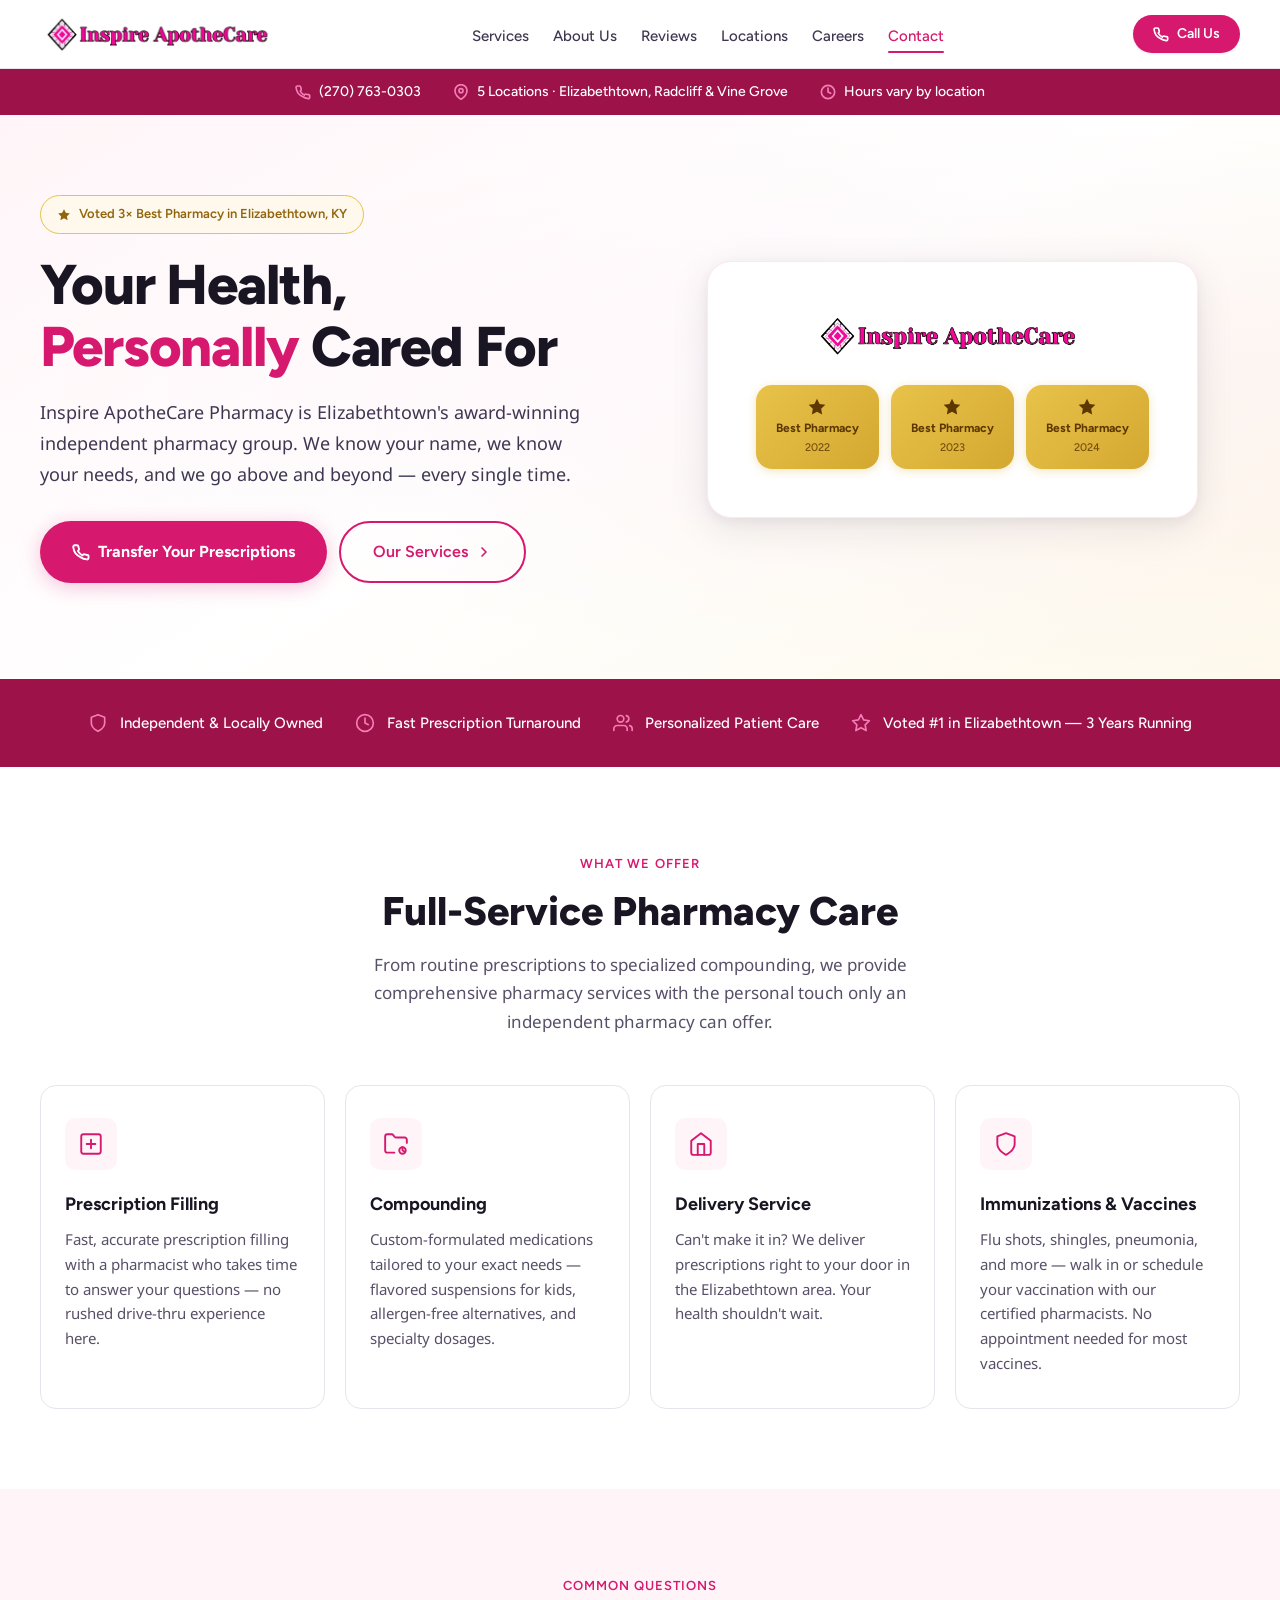
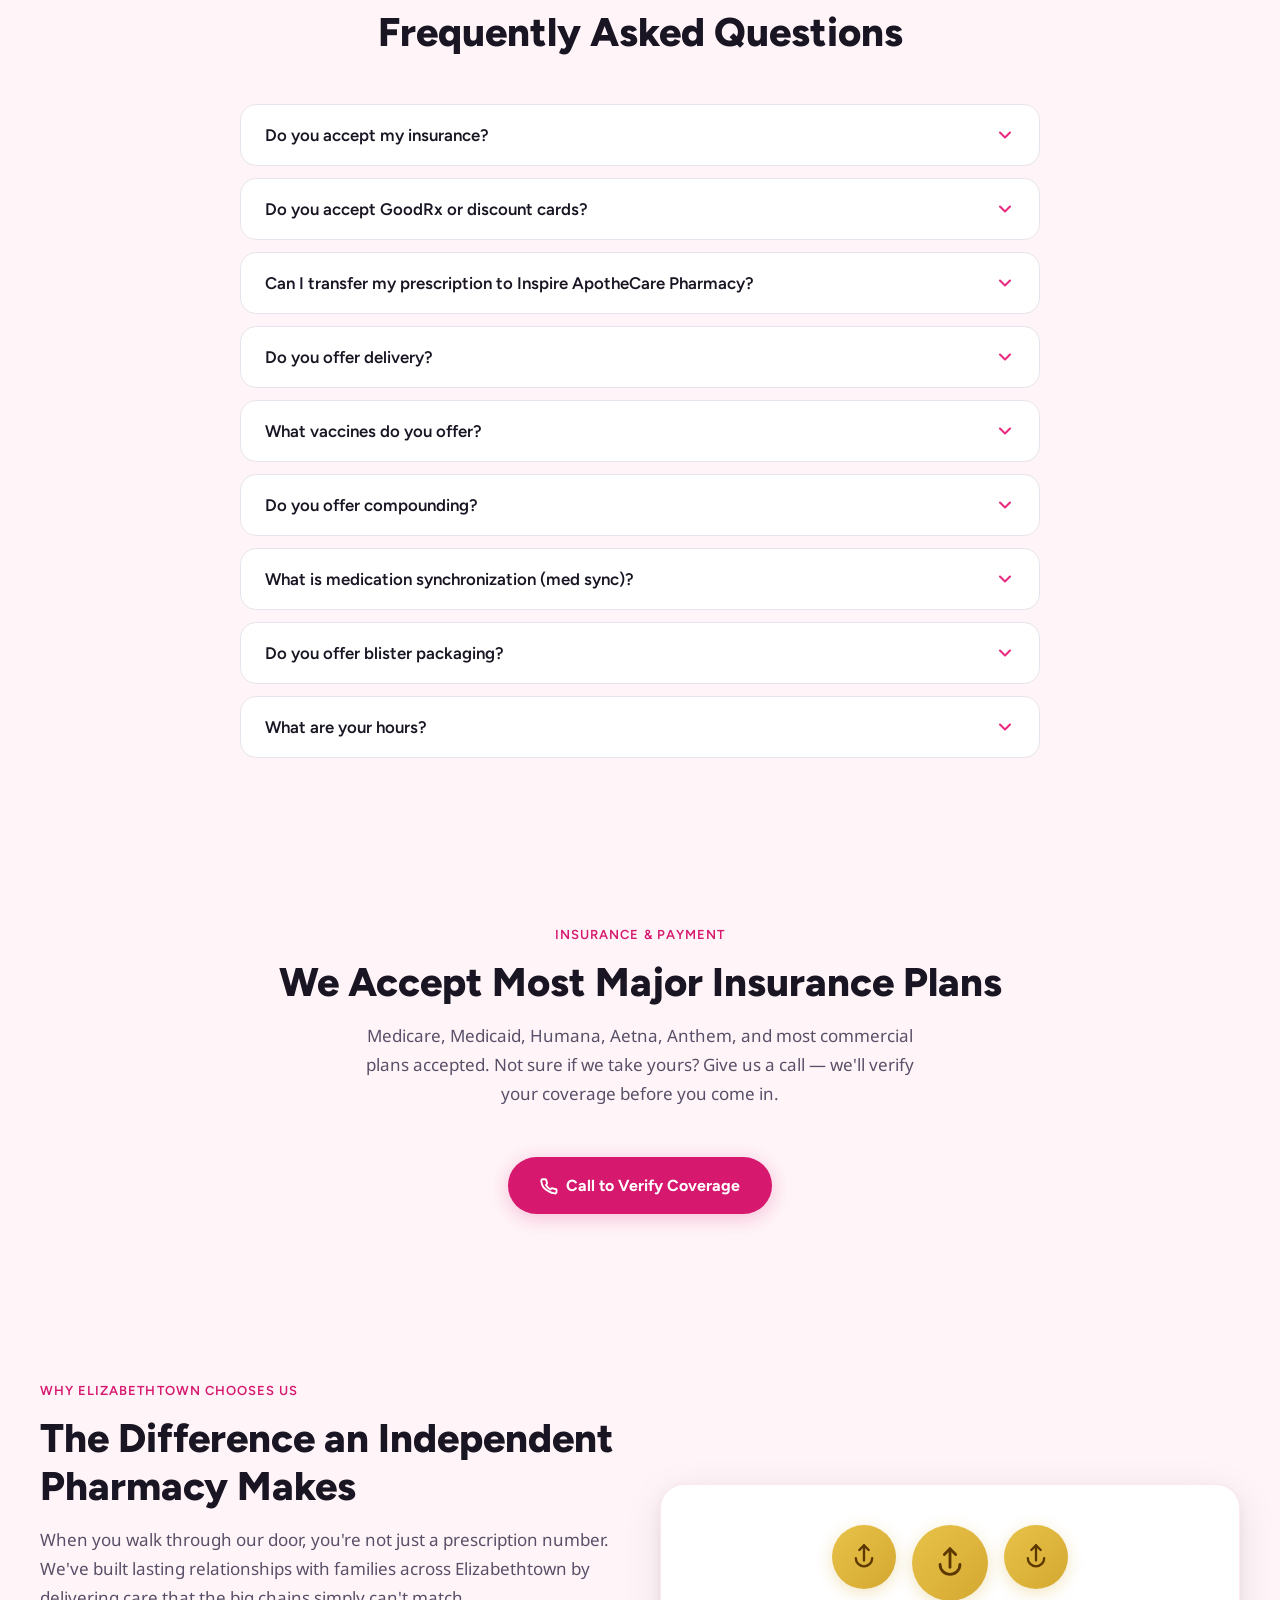
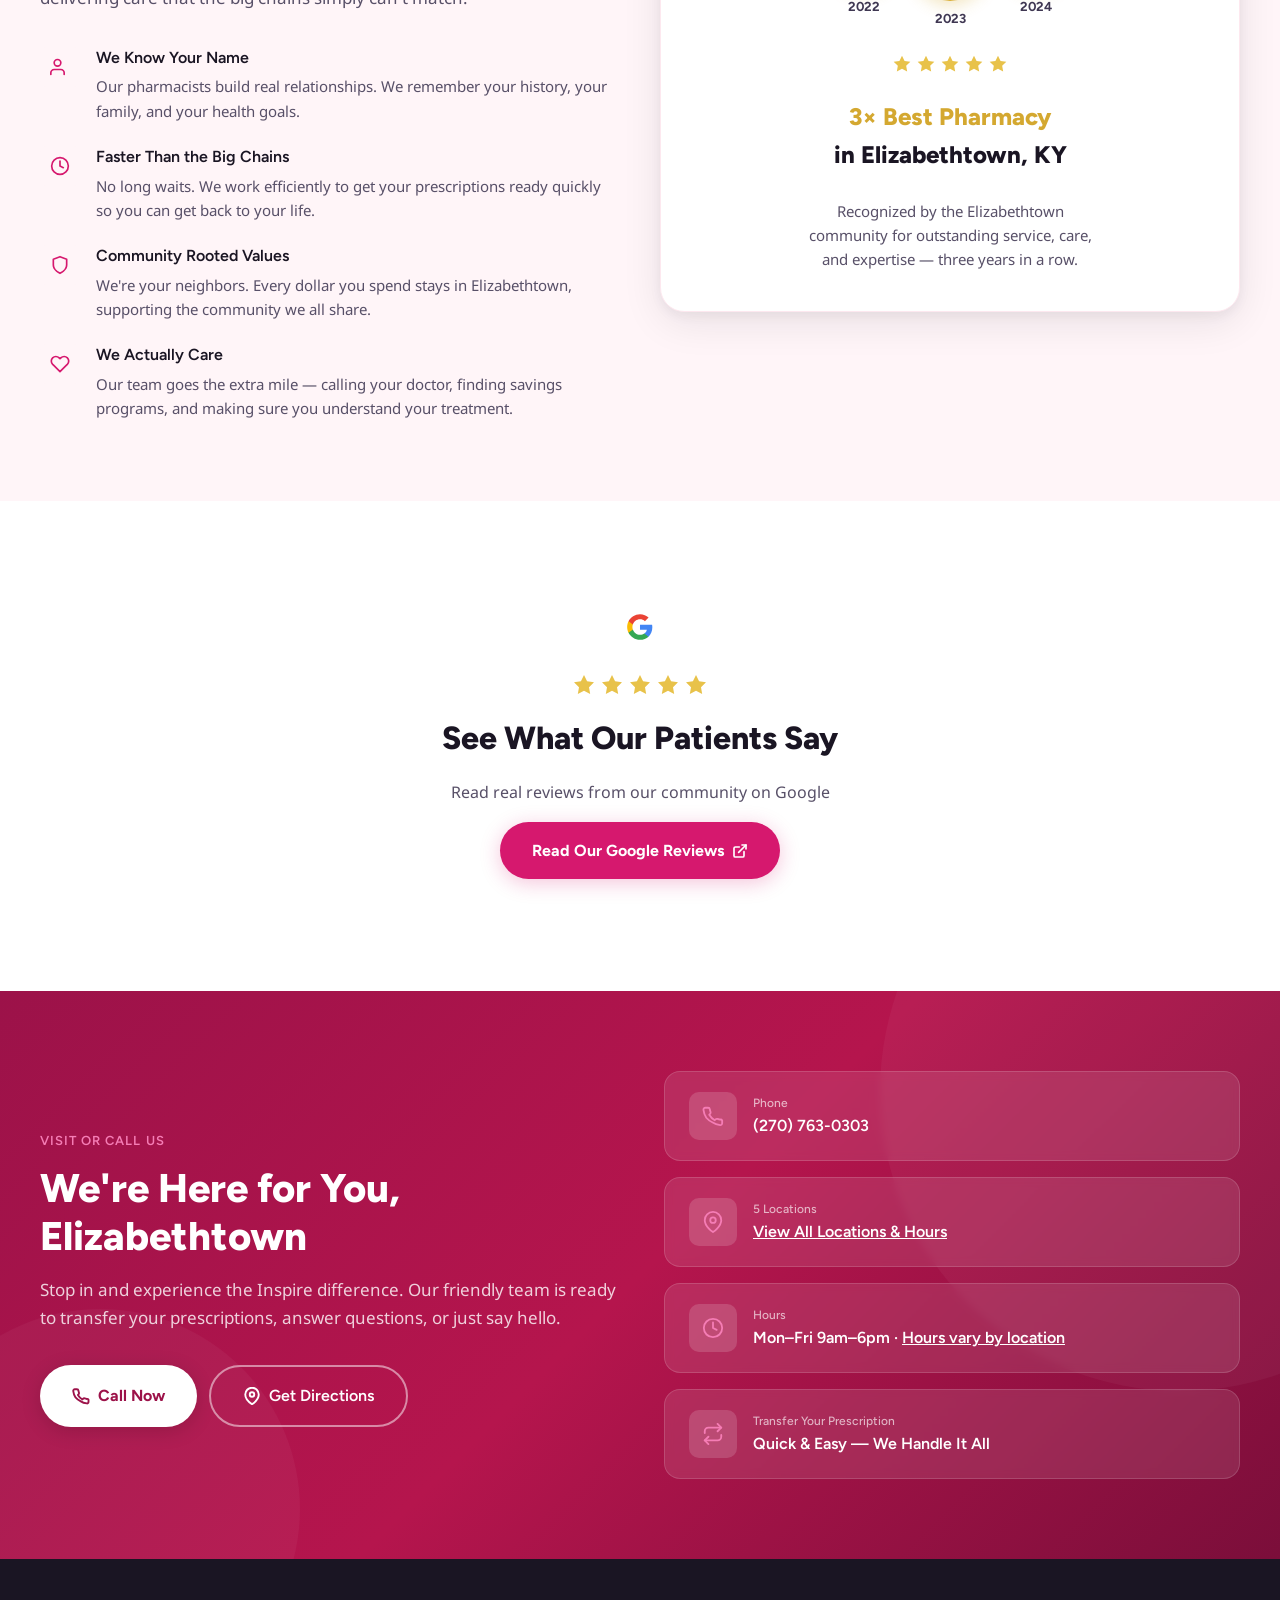
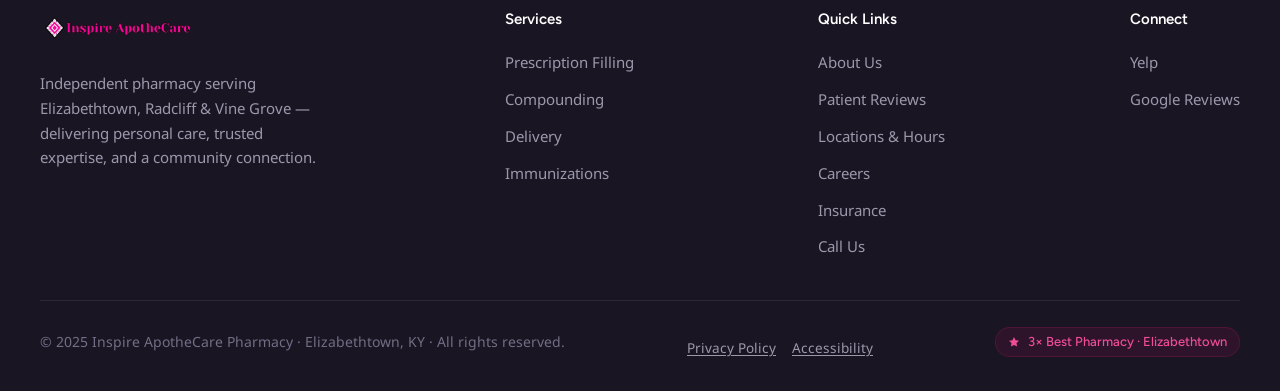
==== index.html @ 519ca4d5 "Rename brand to "Inspire ApotheCare Pharmacy" site-wide Owner requested "Pharmacy" be added to the b" ====
<!DOCTYPE html>
<html lang="en">
<head>
  <meta charset="UTF-8" />
  <meta name="viewport" content="width=device-width, initial-scale=1.0" />
  <title>Inspire ApotheCare Pharmacy | Elizabethtown, KY | 3x Best Pharmacy</title>
  <meta name="description" content="Inspire ApotheCare Pharmacy — voted 3x Best Pharmacy in Elizabethtown, KY. Your local independent pharmacy providing personalized care, faster service, and a community you can trust." />
  <!-- Open Graph -->
  <meta property="og:title" content="Inspire ApotheCare Pharmacy | Elizabethtown, KY" />
  <meta property="og:description" content="Elizabethtown's award-winning independent pharmacy — 5 locations across Hardin County. Personalized care, fast service, free delivery." />
  <meta property="og:image" content="assets/images/Logo.png" />
  <meta property="og:type" content="website" />
  <!-- Favicon -->
  <link rel="icon" type="image/svg+xml" href="assets/images/favicon.svg" />
  <link rel="preconnect" href="https://fonts.googleapis.com" />
  <link rel="preconnect" href="https://fonts.gstatic.com" crossorigin />
  <link href="https://fonts.googleapis.com/css2?family=Figtree:wght@300;400;500;600;700;800&family=Noto+Sans:wght@300;400;500;700&display=swap" rel="stylesheet" />
  <link rel="stylesheet" href="css/styles.css" />
  <!-- Structured Data -->
  <script type="application/ld+json">
  {
    "@context": "https://schema.org",
    "@type": "Pharmacy",
    "name": "Inspire ApotheCare Pharmacy",
    "description": "Award-winning independent pharmacy serving Elizabethtown, Radcliff, and Vine Grove, KY with 5 locations.",
    "url": "https://www.inspireapothcare.com",
    "image": "assets/images/Logo.png",
    "telephone": "+1-270-763-0303",
    "address": {
      "@type": "PostalAddress",
      "streetAddress": "1016 N. Mulberry St",
      "addressLocality": "Elizabethtown",
      "addressRegion": "KY",
      "postalCode": "42701",
      "addressCountry": "US"
    },
    "openingHoursSpecification": [
      { "@type": "OpeningHoursSpecification", "dayOfWeek": ["Monday","Tuesday","Wednesday","Thursday","Friday"], "opens": "09:00", "closes": "18:00" }
    ],
    "award": "3x Best Pharmacy in Elizabethtown, KY",
    "priceRange": "$$",
    "sameAs": [
      "https://www.yelp.com/biz/inspire-rx-pharmacy-elizabethtown",
      "https://www.google.com/maps/place/?q=place_id:ChIJkesZc5rvaIgRXJ3IbqMy4Kc"
    ]
  }
  </script>
</head>
<body>

  <a href="#main-content" class="skip-link">Skip to main content</a>

  <!-- ─── Navigation ──────────────────────────────────────── -->
  <header>
    <nav class="nav" aria-label="Main navigation">
      <div class="nav__inner">
        <a href="index.html" class="nav__logo" aria-label="Inspire ApotheCare Pharmacy home">
          <img src="assets/images/Logo.png" alt="Inspire ApotheCare Pharmacy logo" width="160" height="44" />
        </a>
        <button class="nav__toggle" aria-label="Toggle menu" aria-expanded="false" aria-controls="nav-links">
          <svg width="24" height="24" viewBox="0 0 24 24" fill="none" stroke="currentColor" stroke-width="2" stroke-linecap="round" stroke-linejoin="round" aria-hidden="true">
            <line x1="3" y1="6" x2="21" y2="6"/><line x1="3" y1="12" x2="21" y2="12"/><line x1="3" y1="18" x2="21" y2="18"/>
          </svg>
        </button>
        <ul class="nav__links" id="nav-links" role="list">
          <li><a href="#services">Services</a></li>
          <li><a href="#why-us">About Us</a></li>
          <li><a href="#reviews">Reviews</a></li>
          <li><a href="locations.html">Locations</a></li>
          <li><a href="careers.html">Careers</a></li>
          <li><a href="#contact">Contact</a></li>
        </ul>
        <a href="tel:+12707630303" class="nav__cta" aria-label="Call Inspire ApotheCare Pharmacy">
          <svg width="16" height="16" viewBox="0 0 24 24" fill="none" stroke="currentColor" stroke-width="2.5" stroke-linecap="round" stroke-linejoin="round" aria-hidden="true"><path d="M22 16.92v3a2 2 0 0 1-2.18 2 19.79 19.79 0 0 1-8.63-3.07A19.5 19.5 0 0 1 4.69 13.9 19.79 19.79 0 0 1 1.61 5.26 2 2 0 0 1 3.6 3h3a2 2 0 0 1 2 1.72c.127.96.361 1.903.7 2.81a2 2 0 0 1-.45 2.11L7.91 10.6a16 16 0 0 0 6 6l.91-.91a2 2 0 0 1 2.11-.45c.907.339 1.85.573 2.81.7A2 2 0 0 1 22 16.92z"/></svg>
          Call Us
        </a>
      </div>
    </nav>
  </header>

  <!-- ─── Info Bar ──────────────────────────────────────── -->
  <div class="info-bar" aria-label="Essential pharmacy information">
    <div class="info-bar__inner">
      <a href="tel:+12707630303" class="info-bar__item">
        <svg width="16" height="16" viewBox="0 0 24 24" fill="none" stroke="currentColor" stroke-width="2.5" stroke-linecap="round" stroke-linejoin="round" aria-hidden="true"><path d="M22 16.92v3a2 2 0 0 1-2.18 2 19.79 19.79 0 0 1-8.63-3.07A19.5 19.5 0 0 1 4.69 13.9 19.79 19.79 0 0 1 1.61 5.26 2 2 0 0 1 3.6 3h3a2 2 0 0 1 2 1.72c.127.96.361 1.903.7 2.81a2 2 0 0 1-.45 2.11L7.91 10.6a16 16 0 0 0 6 6l.91-.91a2 2 0 0 1 2.11-.45c.907.339 1.85.573 2.81.7A2 2 0 0 1 22 16.92z"/></svg>
        (270) 763-0303
      </a>
      <a href="locations.html" class="info-bar__item">
        <svg width="16" height="16" viewBox="0 0 24 24" fill="none" stroke="currentColor" stroke-width="2.5" stroke-linecap="round" stroke-linejoin="round" aria-hidden="true"><path d="M21 10c0 7-9 13-9 13s-9-6-9-13a9 9 0 0 1 18 0z"/><circle cx="12" cy="10" r="3"/></svg>
        5 Locations · Elizabethtown, Radcliff &amp; Vine Grove
      </a>
      <a href="locations.html" class="info-bar__item">
        <svg width="16" height="16" viewBox="0 0 24 24" fill="none" stroke="currentColor" stroke-width="2.5" stroke-linecap="round" stroke-linejoin="round" aria-hidden="true"><circle cx="12" cy="12" r="10"/><polyline points="12 6 12 12 16 14"/></svg>
        Hours vary by location
      </a>
    </div>
  </div>

  <main id="main-content">

    <!-- ─── Hero ─────────────────────────────────────────── -->
    <section class="hero" aria-label="Hero">
      <div class="hero__inner">
        <div class="hero__content">
          <div class="hero__badge reveal" aria-label="Voted 3x Best Pharmacy in Elizabethtown">
            <svg width="14" height="14" viewBox="0 0 24 24" fill="currentColor" aria-hidden="true"><path d="M12 2l3.09 6.26L22 9.27l-5 4.87 1.18 6.88L12 17.77l-6.18 3.25L7 14.14 2 9.27l6.91-1.01L12 2z"/></svg>
            Voted 3× Best Pharmacy in Elizabethtown, KY
          </div>
          <h1 class="hero__title reveal reveal-delay-1">
            Your Health,<br/>
            <span class="accent">Personally</span> Cared For
          </h1>
          <p class="hero__sub reveal reveal-delay-2">
            Inspire ApotheCare Pharmacy is Elizabethtown's award-winning independent pharmacy group. We know your name, we know your needs, and we go above and beyond — every single time.
          </p>
          <div class="hero__actions reveal reveal-delay-3">
            <a href="tel:+12707630303" class="btn-primary">
              <svg width="18" height="18" viewBox="0 0 24 24" fill="none" stroke="currentColor" stroke-width="2.5" stroke-linecap="round" stroke-linejoin="round" aria-hidden="true"><path d="M22 16.92v3a2 2 0 0 1-2.18 2 19.79 19.79 0 0 1-8.63-3.07A19.5 19.5 0 0 1 4.69 13.9 19.79 19.79 0 0 1 1.61 5.26 2 2 0 0 1 3.6 3h3a2 2 0 0 1 2 1.72c.127.96.361 1.903.7 2.81a2 2 0 0 1-.45 2.11L7.91 10.6a16 16 0 0 0 6 6l.91-.91a2 2 0 0 1 2.11-.45c.907.339 1.85.573 2.81.7A2 2 0 0 1 22 16.92z"/></svg>
              Transfer Your Prescriptions
            </a>
            <a href="#services" class="btn-outline">
              Our Services
              <svg width="16" height="16" viewBox="0 0 24 24" fill="none" stroke="currentColor" stroke-width="2.5" stroke-linecap="round" stroke-linejoin="round" aria-hidden="true"><path d="m9 18 6-6-6-6"/></svg>
            </a>
          </div>
        </div>
        <div class="hero__visual" aria-hidden="true">
          <div class="hero__logo-display reveal">
            <img src="assets/images/Logo.png" alt="Inspire ApotheCare Pharmacy" width="280" height="77" />
            <div class="award-badges" role="list" aria-label="Award years">
              <div class="award-badge" role="listitem">
                <svg width="20" height="20" viewBox="0 0 24 24" fill="currentColor" aria-hidden="true"><path d="M12 2l3.09 6.26L22 9.27l-5 4.87 1.18 6.88L12 17.77l-6.18 3.25L7 14.14 2 9.27l6.91-1.01L12 2z"/></svg>
                <span class="award-badge__label">Best Pharmacy</span>
                <span class="award-badge__year">2022</span>
              </div>
              <div class="award-badge" role="listitem">
                <svg width="20" height="20" viewBox="0 0 24 24" fill="currentColor" aria-hidden="true"><path d="M12 2l3.09 6.26L22 9.27l-5 4.87 1.18 6.88L12 17.77l-6.18 3.25L7 14.14 2 9.27l6.91-1.01L12 2z"/></svg>
                <span class="award-badge__label">Best Pharmacy</span>
                <span class="award-badge__year">2023</span>
              </div>
              <div class="award-badge" role="listitem">
                <svg width="20" height="20" viewBox="0 0 24 24" fill="currentColor" aria-hidden="true"><path d="M12 2l3.09 6.26L22 9.27l-5 4.87 1.18 6.88L12 17.77l-6.18 3.25L7 14.14 2 9.27l6.91-1.01L12 2z"/></svg>
                <span class="award-badge__label">Best Pharmacy</span>
                <span class="award-badge__year">2024</span>
              </div>
            </div>
          </div>
        </div>
      </div>
    </section>

    <!-- ─── Trust Bar ─────────────────────────────────────── -->
    <section class="trust-bar" aria-label="Trust highlights">
      <div class="trust-bar__inner">
        <div class="trust-item">
          <svg width="20" height="20" viewBox="0 0 24 24" fill="none" stroke="currentColor" stroke-width="2" stroke-linecap="round" stroke-linejoin="round" aria-hidden="true"><path d="M12 22s8-4 8-10V5l-8-3-8 3v7c0 6 8 10 8 10z"/></svg>
          Independent &amp; Locally Owned
        </div>
        <div class="trust-item">
          <svg width="20" height="20" viewBox="0 0 24 24" fill="none" stroke="currentColor" stroke-width="2" stroke-linecap="round" stroke-linejoin="round" aria-hidden="true"><circle cx="12" cy="12" r="10"/><polyline points="12 6 12 12 16 14"/></svg>
          Fast Prescription Turnaround
        </div>
        <div class="trust-item">
          <svg width="20" height="20" viewBox="0 0 24 24" fill="none" stroke="currentColor" stroke-width="2" stroke-linecap="round" stroke-linejoin="round" aria-hidden="true"><path d="M17 21v-2a4 4 0 0 0-4-4H5a4 4 0 0 0-4 4v2"/><circle cx="9" cy="7" r="4"/><path d="M23 21v-2a4 4 0 0 0-3-3.87"/><path d="M16 3.13a4 4 0 0 1 0 7.75"/></svg>
          Personalized Patient Care
        </div>
        <div class="trust-item">
          <svg width="20" height="20" viewBox="0 0 24 24" fill="none" stroke="currentColor" stroke-width="2" stroke-linecap="round" stroke-linejoin="round" aria-hidden="true"><path d="M12 2l3.09 6.26L22 9.27l-5 4.87 1.18 6.88L12 17.77l-6.18 3.25L7 14.14 2 9.27l6.91-1.01L12 2z"/></svg>
          Voted #1 in Elizabethtown — 3 Years Running
        </div>
      </div>
    </section>

    <!-- ─── Services ──────────────────────────────────────── -->
    <section class="section" id="services" aria-labelledby="services-title">
      <div class="section__inner">
        <header class="section__header reveal">
          <span class="section__eyebrow">What We Offer</span>
          <h2 class="section__title" id="services-title">Full-Service Pharmacy Care</h2>
          <p class="section__desc">From routine prescriptions to specialized compounding, we provide comprehensive pharmacy services with the personal touch only an independent pharmacy can offer.</p>
        </header>
        <div class="services-grid">

          <article class="service-card reveal">
            <div class="service-card__icon" aria-hidden="true">
              <svg width="26" height="26" viewBox="0 0 24 24" fill="none" stroke="currentColor" stroke-width="1.75" stroke-linecap="round" stroke-linejoin="round"><rect x="3" y="3" width="18" height="18" rx="2"/><line x1="12" y1="8" x2="12" y2="16"/><line x1="8" y1="12" x2="16" y2="12"/></svg>
            </div>
            <h3 class="service-card__title">Prescription Filling</h3>
            <p class="service-card__desc">Fast, accurate prescription filling with a pharmacist who takes time to answer your questions — no rushed drive-thru experience here.</p>
          </article>

          <article class="service-card reveal reveal-delay-1">
            <div class="service-card__icon" aria-hidden="true">
              <svg width="26" height="26" viewBox="0 0 24 24" fill="none" stroke="currentColor" stroke-width="1.75" stroke-linecap="round" stroke-linejoin="round"><path d="M10.5 20H4a2 2 0 0 1-2-2V5c0-1.1.9-2 2-2h3.93a2 2 0 0 1 1.66.9l.82 1.2a2 2 0 0 0 1.66.9H20a2 2 0 0 1 2 2v3"/><circle cx="18" cy="18" r="3"/><path d="M18 15v3l2 1"/></svg>
            </div>
            <h3 class="service-card__title">Compounding</h3>
            <p class="service-card__desc">Custom-formulated medications tailored to your exact needs — flavored suspensions for kids, allergen-free alternatives, and specialty dosages.</p>
          </article>

          <article class="service-card reveal reveal-delay-2">
            <div class="service-card__icon" aria-hidden="true">
              <svg width="26" height="26" viewBox="0 0 24 24" fill="none" stroke="currentColor" stroke-width="1.75" stroke-linecap="round" stroke-linejoin="round"><path d="M3 9l9-7 9 7v11a2 2 0 0 1-2 2H5a2 2 0 0 1-2-2z"/><polyline points="9 22 9 12 15 12 15 22"/></svg>
            </div>
            <h3 class="service-card__title">Delivery Service</h3>
            <p class="service-card__desc">Can't make it in? We deliver prescriptions right to your door in the Elizabethtown area. Your health shouldn't wait.</p>
          </article>

          <article class="service-card reveal reveal-delay-3">
            <div class="service-card__icon" aria-hidden="true">
              <svg width="26" height="26" viewBox="0 0 24 24" fill="none" stroke="currentColor" stroke-width="1.75" stroke-linecap="round" stroke-linejoin="round"><path d="M12 22s8-4 8-10V5l-8-3-8 3v7c0 6 8 10 8 10z"/></svg>
            </div>
            <h3 class="service-card__title">Immunizations &amp; Vaccines</h3>
            <p class="service-card__desc">Flu shots, shingles, pneumonia, and more — walk in or schedule your vaccination with our certified pharmacists. No appointment needed for most vaccines.</p>
          </article>

        </div>
      </div>
    </section>

    <!-- ─── FAQ ──────────────────────────────────────────── -->
    <section class="section section--alt" id="faq" aria-labelledby="faq-title">
      <div class="section__inner">
        <header class="section__header reveal">
          <span class="section__eyebrow">Common Questions</span>
          <h2 class="section__title" id="faq-title">Frequently Asked Questions</h2>
        </header>
        <div class="faq-accordion reveal" role="list">

          <div class="faq-item" role="listitem">
            <button class="faq-trigger" aria-expanded="false" aria-controls="faq-1">
              <span>Do you accept my insurance?</span>
              <svg class="faq-icon" width="20" height="20" viewBox="0 0 24 24" fill="none" stroke="currentColor" stroke-width="2.5" stroke-linecap="round" stroke-linejoin="round" aria-hidden="true"><polyline points="6 9 12 15 18 9"/></svg>
            </button>
            <div class="faq-panel" id="faq-1" role="region">
              <p>We accept most major insurance plans including Medicare Part D, Medicaid, and commercial insurance. If you're unsure whether we accept your plan, call us at <a href="tel:+12707630303">(270) 763-0303</a> and we'll check for you.</p>
            </div>
          </div>

          <div class="faq-item" role="listitem">
            <button class="faq-trigger" aria-expanded="false" aria-controls="faq-2">
              <span>Do you accept GoodRx or discount cards?</span>
              <svg class="faq-icon" width="20" height="20" viewBox="0 0 24 24" fill="none" stroke="currentColor" stroke-width="2.5" stroke-linecap="round" stroke-linejoin="round" aria-hidden="true"><polyline points="6 9 12 15 18 9"/></svg>
            </button>
            <div class="faq-panel" id="faq-2" role="region">
              <p>Yes — we accept most discount card programs. Bring your card to any of our 5 locations and we'll apply the best available price.</p>
            </div>
          </div>

          <div class="faq-item" role="listitem">
            <button class="faq-trigger" aria-expanded="false" aria-controls="faq-3">
              <span>Can I transfer my prescription to Inspire ApotheCare Pharmacy?</span>
              <svg class="faq-icon" width="20" height="20" viewBox="0 0 24 24" fill="none" stroke="currentColor" stroke-width="2.5" stroke-linecap="round" stroke-linejoin="round" aria-hidden="true"><polyline points="6 9 12 15 18 9"/></svg>
            </button>
            <div class="faq-panel" id="faq-3" role="region">
              <p>Yes! Just bring your prescription bottle or your current pharmacy's name and phone number to any location. We'll handle the rest — transfers typically complete same-day.</p>
            </div>
          </div>

          <div class="faq-item" role="listitem">
            <button class="faq-trigger" aria-expanded="false" aria-controls="faq-4">
              <span>Do you offer delivery?</span>
              <svg class="faq-icon" width="20" height="20" viewBox="0 0 24 24" fill="none" stroke="currentColor" stroke-width="2.5" stroke-linecap="round" stroke-linejoin="round" aria-hidden="true"><polyline points="6 9 12 15 18 9"/></svg>
            </button>
            <div class="faq-panel" id="faq-4" role="region">
              <p>Yes, we offer free delivery. Contact your nearest location to arrange delivery for your prescriptions.</p>
            </div>
          </div>

          <div class="faq-item" role="listitem">
            <button class="faq-trigger" aria-expanded="false" aria-controls="faq-5">
              <span>What vaccines do you offer?</span>
              <svg class="faq-icon" width="20" height="20" viewBox="0 0 24 24" fill="none" stroke="currentColor" stroke-width="2.5" stroke-linecap="round" stroke-linejoin="round" aria-hidden="true"><polyline points="6 9 12 15 18 9"/></svg>
            </button>
            <div class="faq-panel" id="faq-5" role="region">
              <p>We offer standard pharmacy immunizations including flu, COVID-19, shingles (Shingrix), pneumonia, Tdap, and more. Walk-ins welcome or call ahead to confirm availability.</p>
            </div>
          </div>

          <div class="faq-item" role="listitem">
            <button class="faq-trigger" aria-expanded="false" aria-controls="faq-6">
              <span>Do you offer compounding?</span>
              <svg class="faq-icon" width="20" height="20" viewBox="0 0 24 24" fill="none" stroke="currentColor" stroke-width="2.5" stroke-linecap="round" stroke-linejoin="round" aria-hidden="true"><polyline points="6 9 12 15 18 9"/></svg>
            </button>
            <div class="faq-panel" id="faq-6" role="region">
              <p>Yes — we provide custom compounding services for patients who need medications in specific dosages, forms, or formulations not commercially available.</p>
            </div>
          </div>

          <div class="faq-item" role="listitem">
            <button class="faq-trigger" aria-expanded="false" aria-controls="faq-7">
              <span>What is medication synchronization (med sync)?</span>
              <svg class="faq-icon" width="20" height="20" viewBox="0 0 24 24" fill="none" stroke="currentColor" stroke-width="2.5" stroke-linecap="round" stroke-linejoin="round" aria-hidden="true"><polyline points="6 9 12 15 18 9"/></svg>
            </button>
            <div class="faq-panel" id="faq-7" role="region">
              <p>Med sync aligns all your prescriptions to be refilled on the same day each month. No more multiple pharmacy trips — one visit, all your medications ready.</p>
            </div>
          </div>

          <div class="faq-item" role="listitem">
            <button class="faq-trigger" aria-expanded="false" aria-controls="faq-8">
              <span>Do you offer blister packaging?</span>
              <svg class="faq-icon" width="20" height="20" viewBox="0 0 24 24" fill="none" stroke="currentColor" stroke-width="2.5" stroke-linecap="round" stroke-linejoin="round" aria-hidden="true"><polyline points="6 9 12 15 18 9"/></svg>
            </button>
            <div class="faq-panel" id="faq-8" role="region">
              <p>Yes — we provide blister packaging (bubble packs) to organize your medications by day and time. Especially helpful for patients managing multiple prescriptions.</p>
            </div>
          </div>

          <div class="faq-item" role="listitem">
            <button class="faq-trigger" aria-expanded="false" aria-controls="faq-9">
              <span>What are your hours?</span>
              <svg class="faq-icon" width="20" height="20" viewBox="0 0 24 24" fill="none" stroke="currentColor" stroke-width="2.5" stroke-linecap="round" stroke-linejoin="round" aria-hidden="true"><polyline points="6 9 12 15 18 9"/></svg>
            </button>
            <div class="faq-panel" id="faq-9" role="region">
              <p>Hours vary by location. Visit our <a href="locations.html">Locations page</a> for specific hours at each of our 5 pharmacies.</p>
            </div>
          </div>

        </div>
      </div>
    </section>

    <!-- ─── Insurance & Payment ───────────────────────────── -->
    <section class="section section--alt" id="insurance" aria-labelledby="insurance-title">
      <div class="section__inner">
        <header class="section__header reveal">
          <span class="section__eyebrow">Insurance &amp; Payment</span>
          <h2 class="section__title" id="insurance-title">We Accept Most Major Insurance Plans</h2>
          <p class="section__desc">Medicare, Medicaid, Humana, Aetna, Anthem, and most commercial plans accepted. Not sure if we take yours? Give us a call — we'll verify your coverage before you come in.</p>
        </header>
        <div class="insurance-cta reveal" style="text-align:center;">
          <a href="tel:+12707630303" class="btn-primary">
            <svg width="18" height="18" viewBox="0 0 24 24" fill="none" stroke="currentColor" stroke-width="2.5" stroke-linecap="round" stroke-linejoin="round" aria-hidden="true"><path d="M22 16.92v3a2 2 0 0 1-2.18 2 19.79 19.79 0 0 1-8.63-3.07A19.5 19.5 0 0 1 4.69 13.9 19.79 19.79 0 0 1 1.61 5.26 2 2 0 0 1 3.6 3h3a2 2 0 0 1 2 1.72c.127.96.361 1.903.7 2.81a2 2 0 0 1-.45 2.11L7.91 10.6a16 16 0 0 0 6 6l.91-.91a2 2 0 0 1 2.11-.45c.907.339 1.85.573 2.81.7A2 2 0 0 1 22 16.92z"/></svg>
            Call to Verify Coverage
          </a>
        </div>
      </div>
    </section>

    <!-- ─── Why Choose Us ─────────────────────────────────── -->
    <section class="section section--alt" id="why-us" aria-labelledby="why-title">
      <div class="section__inner">
        <div class="why-grid">
          <div class="why-text">
            <span class="section__eyebrow reveal">Why Elizabethtown Chooses Us</span>
            <h2 class="section__title reveal" id="why-title">The Difference an Independent Pharmacy Makes</h2>
            <p class="section__desc reveal">When you walk through our door, you're not just a prescription number. We've built lasting relationships with families across Elizabethtown by delivering care that the big chains simply can't match.</p>
            <ul class="why-list">
              <li class="why-item reveal">
                <div class="why-item__icon" aria-hidden="true">
                  <svg width="20" height="20" viewBox="0 0 24 24" fill="none" stroke="currentColor" stroke-width="2" stroke-linecap="round" stroke-linejoin="round"><path d="M17 21v-2a4 4 0 0 0-4-4H5a4 4 0 0 0-4 4v2"/><circle cx="9" cy="7" r="4"/></svg>
                </div>
                <div class="why-item__body">
                  <h3>We Know Your Name</h3>
                  <p>Our pharmacists build real relationships. We remember your history, your family, and your health goals.</p>
                </div>
              </li>
              <li class="why-item reveal">
                <div class="why-item__icon" aria-hidden="true">
                  <svg width="20" height="20" viewBox="0 0 24 24" fill="none" stroke="currentColor" stroke-width="2" stroke-linecap="round" stroke-linejoin="round"><circle cx="12" cy="12" r="10"/><polyline points="12 6 12 12 16 14"/></svg>
                </div>
                <div class="why-item__body">
                  <h3>Faster Than the Big Chains</h3>
                  <p>No long waits. We work efficiently to get your prescriptions ready quickly so you can get back to your life.</p>
                </div>
              </li>
              <li class="why-item reveal">
                <div class="why-item__icon" aria-hidden="true">
                  <svg width="20" height="20" viewBox="0 0 24 24" fill="none" stroke="currentColor" stroke-width="2" stroke-linecap="round" stroke-linejoin="round"><path d="M12 22s8-4 8-10V5l-8-3-8 3v7c0 6 8 10 8 10z"/></svg>
                </div>
                <div class="why-item__body">
                  <h3>Community Rooted Values</h3>
                  <p>We're your neighbors. Every dollar you spend stays in Elizabethtown, supporting the community we all share.</p>
                </div>
              </li>
              <li class="why-item reveal">
                <div class="why-item__icon" aria-hidden="true">
                  <svg width="20" height="20" viewBox="0 0 24 24" fill="none" stroke="currentColor" stroke-width="2" stroke-linecap="round" stroke-linejoin="round"><path d="M20.84 4.61a5.5 5.5 0 0 0-7.78 0L12 5.67l-1.06-1.06a5.5 5.5 0 0 0-7.78 7.78l1.06 1.06L12 21.23l7.78-7.78 1.06-1.06a5.5 5.5 0 0 0 0-7.78z"/></svg>
                </div>
                <div class="why-item__body">
                  <h3>We Actually Care</h3>
                  <p>Our team goes the extra mile — calling your doctor, finding savings programs, and making sure you understand your treatment.</p>
                </div>
              </li>
            </ul>
          </div>

          <div class="why-award-card reveal" aria-label="Award recognition: 3x Best Pharmacy">
            <div class="why-award-card__trophies" aria-hidden="true">
              <div class="trophy">
                <div class="trophy__icon">
                  <svg width="28" height="28" viewBox="0 0 24 24" fill="none" stroke="currentColor" stroke-width="2" stroke-linecap="round" stroke-linejoin="round"><polyline points="8 6 12 2 16 6"/><line x1="12" y1="2" x2="12" y2="15"/><path d="M5 13a7 7 0 0 0 14 0"/></svg>
                </div>
                <span class="trophy__year">2022</span>
              </div>
              <div class="trophy">
                <div class="trophy__icon" style="width:76px;height:76px;">
                  <svg width="34" height="34" viewBox="0 0 24 24" fill="none" stroke="currentColor" stroke-width="2" stroke-linecap="round" stroke-linejoin="round"><polyline points="8 6 12 2 16 6"/><line x1="12" y1="2" x2="12" y2="15"/><path d="M5 13a7 7 0 0 0 14 0"/></svg>
                </div>
                <span class="trophy__year">2023</span>
              </div>
              <div class="trophy">
                <div class="trophy__icon">
                  <svg width="28" height="28" viewBox="0 0 24 24" fill="none" stroke="currentColor" stroke-width="2" stroke-linecap="round" stroke-linejoin="round"><polyline points="8 6 12 2 16 6"/><line x1="12" y1="2" x2="12" y2="15"/><path d="M5 13a7 7 0 0 0 14 0"/></svg>
                </div>
                <span class="trophy__year">2024</span>
              </div>
            </div>
            <div class="stars" aria-hidden="true">
              <svg width="20" height="20" viewBox="0 0 24 24" fill="currentColor"><path d="M12 2l3.09 6.26L22 9.27l-5 4.87 1.18 6.88L12 17.77l-6.18 3.25L7 14.14 2 9.27l6.91-1.01L12 2z"/></svg>
              <svg width="20" height="20" viewBox="0 0 24 24" fill="currentColor"><path d="M12 2l3.09 6.26L22 9.27l-5 4.87 1.18 6.88L12 17.77l-6.18 3.25L7 14.14 2 9.27l6.91-1.01L12 2z"/></svg>
              <svg width="20" height="20" viewBox="0 0 24 24" fill="currentColor"><path d="M12 2l3.09 6.26L22 9.27l-5 4.87 1.18 6.88L12 17.77l-6.18 3.25L7 14.14 2 9.27l6.91-1.01L12 2z"/></svg>
              <svg width="20" height="20" viewBox="0 0 24 24" fill="currentColor"><path d="M12 2l3.09 6.26L22 9.27l-5 4.87 1.18 6.88L12 17.77l-6.18 3.25L7 14.14 2 9.27l6.91-1.01L12 2z"/></svg>
              <svg width="20" height="20" viewBox="0 0 24 24" fill="currentColor"><path d="M12 2l3.09 6.26L22 9.27l-5 4.87 1.18 6.88L12 17.77l-6.18 3.25L7 14.14 2 9.27l6.91-1.01L12 2z"/></svg>
            </div>
            <p class="why-award-card__headline">
              <span>3× Best Pharmacy</span><br/>in Elizabethtown, KY
            </p>
            <p class="why-award-card__sub">
              Recognized by the Elizabethtown community for outstanding service, care, and expertise — three years in a row.
            </p>
          </div>
        </div>
      </div>
    </section>

    <!-- ─── Google Reviews ─────────────────────────────────── -->
    <section class="section" id="reviews" aria-labelledby="reviews-title">
      <div class="section__inner">
        <div class="google-reviews reveal">
          <div class="google-reviews__icon" aria-hidden="true">
            <svg width="28" height="28" viewBox="0 0 24 24" fill="none" aria-hidden="true">
              <path d="M22.56 12.25c0-.78-.07-1.53-.2-2.25H12v4.26h5.92a5.06 5.06 0 0 1-2.2 3.32v2.77h3.57c2.08-1.92 3.28-4.74 3.28-8.1z" fill="#4285F4"/>
              <path d="M12 23c2.97 0 5.46-.98 7.28-2.66l-3.57-2.77c-.98.66-2.23 1.06-3.71 1.06-2.86 0-5.29-1.93-6.16-4.53H2.18v2.84C3.99 20.53 7.7 23 12 23z" fill="#34A853"/>
              <path d="M5.84 14.09c-.22-.66-.35-1.36-.35-2.09s.13-1.43.35-2.09V7.07H2.18C1.43 8.55 1 10.22 1 12s.43 3.45 1.18 4.93l2.85-2.22.81-.62z" fill="#FBBC05"/>
              <path d="M12 5.38c1.62 0 3.06.56 4.21 1.64l3.15-3.15C17.45 2.09 14.97 1 12 1 7.7 1 3.99 3.47 2.18 7.07l3.66 2.84c.87-2.6 3.3-4.53 6.16-4.53z" fill="#EA4335"/>
            </svg>
          </div>
          <div class="google-reviews__stars" aria-label="5 star rating">
            <svg width="24" height="24" viewBox="0 0 24 24" fill="currentColor" aria-hidden="true"><path d="M12 2l3.09 6.26L22 9.27l-5 4.87 1.18 6.88L12 17.77l-6.18 3.25L7 14.14 2 9.27l6.91-1.01L12 2z"/></svg>
            <svg width="24" height="24" viewBox="0 0 24 24" fill="currentColor" aria-hidden="true"><path d="M12 2l3.09 6.26L22 9.27l-5 4.87 1.18 6.88L12 17.77l-6.18 3.25L7 14.14 2 9.27l6.91-1.01L12 2z"/></svg>
            <svg width="24" height="24" viewBox="0 0 24 24" fill="currentColor" aria-hidden="true"><path d="M12 2l3.09 6.26L22 9.27l-5 4.87 1.18 6.88L12 17.77l-6.18 3.25L7 14.14 2 9.27l6.91-1.01L12 2z"/></svg>
            <svg width="24" height="24" viewBox="0 0 24 24" fill="currentColor" aria-hidden="true"><path d="M12 2l3.09 6.26L22 9.27l-5 4.87 1.18 6.88L12 17.77l-6.18 3.25L7 14.14 2 9.27l6.91-1.01L12 2z"/></svg>
            <svg width="24" height="24" viewBox="0 0 24 24" fill="currentColor" aria-hidden="true"><path d="M12 2l3.09 6.26L22 9.27l-5 4.87 1.18 6.88L12 17.77l-6.18 3.25L7 14.14 2 9.27l6.91-1.01L12 2z"/></svg>
          </div>
          <h2 class="google-reviews__title" id="reviews-title">See What Our Patients Say</h2>
          <p class="google-reviews__desc">Read real reviews from our community on Google</p>
          <a href="https://search.google.com/local/reviews?placeid=ChIJkesZc5rvaIgRXJ3IbqMy4Kc" target="_blank" rel="noopener noreferrer" class="btn-primary">
            Read Our Google Reviews
            <svg width="16" height="16" viewBox="0 0 24 24" fill="none" stroke="currentColor" stroke-width="2.5" stroke-linecap="round" stroke-linejoin="round" aria-hidden="true"><path d="M18 13v6a2 2 0 0 1-2 2H5a2 2 0 0 1-2-2V8a2 2 0 0 1 2-2h6"/><polyline points="15 3 21 3 21 9"/><line x1="10" y1="14" x2="21" y2="3"/></svg>
          </a>
        </div>
      </div>
    </section>

    <!-- ─── Contact CTA ────────────────────────────────────── -->
    <section class="cta-section" id="contact" aria-labelledby="contact-title">
      <div class="cta-inner">
        <div class="cta-text">
          <span class="section__eyebrow">Visit or Call Us</span>
          <h2 class="section__title" id="contact-title">We're Here for You, Elizabethtown</h2>
          <p class="section__desc">Stop in and experience the Inspire difference. Our friendly team is ready to transfer your prescriptions, answer questions, or just say hello.</p>
          <div class="cta-buttons">
            <a href="tel:+12707630303" class="btn-white">
              <svg width="18" height="18" viewBox="0 0 24 24" fill="none" stroke="currentColor" stroke-width="2.5" stroke-linecap="round" stroke-linejoin="round" aria-hidden="true"><path d="M22 16.92v3a2 2 0 0 1-2.18 2 19.79 19.79 0 0 1-8.63-3.07A19.5 19.5 0 0 1 4.69 13.9 19.79 19.79 0 0 1 1.61 5.26 2 2 0 0 1 3.6 3h3a2 2 0 0 1 2 1.72c.127.96.361 1.903.7 2.81a2 2 0 0 1-.45 2.11L7.91 10.6a16 16 0 0 0 6 6l.91-.91a2 2 0 0 1 2.11-.45c.907.339 1.85.573 2.81.7A2 2 0 0 1 22 16.92z"/></svg>
              Call Now
            </a>
            <a href="locations.html" class="btn-ghost">
              <svg width="18" height="18" viewBox="0 0 24 24" fill="none" stroke="currentColor" stroke-width="2.5" stroke-linecap="round" stroke-linejoin="round" aria-hidden="true"><path d="M21 10c0 7-9 13-9 13s-9-6-9-13a9 9 0 0 1 18 0z"/><circle cx="12" cy="10" r="3"/></svg>
              Get Directions
            </a>
          </div>
        </div>

        <div class="contact-cards" aria-label="Contact information">
          <a href="tel:+12707630303" class="contact-card">
            <div class="contact-card__icon" aria-hidden="true">
              <svg width="22" height="22" viewBox="0 0 24 24" fill="none" stroke="currentColor" stroke-width="2" stroke-linecap="round" stroke-linejoin="round"><path d="M22 16.92v3a2 2 0 0 1-2.18 2 19.79 19.79 0 0 1-8.63-3.07A19.5 19.5 0 0 1 4.69 13.9 19.79 19.79 0 0 1 1.61 5.26 2 2 0 0 1 3.6 3h3a2 2 0 0 1 2 1.72c.127.96.361 1.903.7 2.81a2 2 0 0 1-.45 2.11L7.91 10.6a16 16 0 0 0 6 6l.91-.91a2 2 0 0 1 2.11-.45c.907.339 1.85.573 2.81.7A2 2 0 0 1 22 16.92z"/></svg>
            </div>
            <div>
              <p class="contact-card__label">Phone</p>
              <p class="contact-card__value">(270) 763-0303</p>
            </div>
          </a>

          <div class="contact-card" role="region" aria-label="Store address">
            <div class="contact-card__icon" aria-hidden="true">
              <svg width="22" height="22" viewBox="0 0 24 24" fill="none" stroke="currentColor" stroke-width="2" stroke-linecap="round" stroke-linejoin="round"><path d="M21 10c0 7-9 13-9 13s-9-6-9-13a9 9 0 0 1 18 0z"/><circle cx="12" cy="10" r="3"/></svg>
            </div>
            <div>
              <p class="contact-card__label">5 Locations</p>
              <p class="contact-card__value"><a href="locations.html" style="color:inherit;text-decoration:underline;">View All Locations &amp; Hours</a></p>
            </div>
          </div>

          <div class="contact-card" role="region" aria-label="Store hours">
            <div class="contact-card__icon" aria-hidden="true">
              <svg width="22" height="22" viewBox="0 0 24 24" fill="none" stroke="currentColor" stroke-width="2" stroke-linecap="round" stroke-linejoin="round"><circle cx="12" cy="12" r="10"/><polyline points="12 6 12 12 16 14"/></svg>
            </div>
            <div>
              <p class="contact-card__label">Hours</p>
              <p class="contact-card__value">Mon–Fri 9am–6pm · <a href="locations.html" style="color:inherit;text-decoration:underline;">Hours vary by location</a></p>
            </div>
          </div>

          <div class="contact-card" role="region" aria-label="Prescription transfer info">
            <div class="contact-card__icon" aria-hidden="true">
              <svg width="22" height="22" viewBox="0 0 24 24" fill="none" stroke="currentColor" stroke-width="2" stroke-linecap="round" stroke-linejoin="round"><polyline points="17 1 21 5 17 9"/><path d="M3 11V9a4 4 0 0 1 4-4h14"/><polyline points="7 23 3 19 7 15"/><path d="M21 13v2a4 4 0 0 1-4 4H3"/></svg>
            </div>
            <div>
              <p class="contact-card__label">Transfer Your Prescription</p>
              <p class="contact-card__value">Quick &amp; Easy — We Handle It All</p>
            </div>
          </div>
        </div>
      </div>
    </section>

  </main>

  <!-- ─── Footer ─────────────────────────────────────────── -->
  <footer class="footer">
    <div class="footer__inner">
      <div class="footer__brand">
        <img src="assets/images/Logo.png" alt="Inspire ApotheCare Pharmacy" class="footer__logo" width="160" height="40" />
        <p class="footer__tagline">Independent pharmacy serving Elizabethtown, Radcliff &amp; Vine Grove — delivering personal care, trusted expertise, and a community connection.</p>
      </div>
      <nav class="footer__col" aria-label="Services footer links">
        <h4>Services</h4>
        <ul>
          <li><a href="#services">Prescription Filling</a></li>
          <li><a href="#services">Compounding</a></li>
          <li><a href="#services">Delivery</a></li>
          <li><a href="#services">Immunizations</a></li>
        </ul>
      </nav>
      <nav class="footer__col" aria-label="Quick links footer">
        <h4>Quick Links</h4>
        <ul>
          <li><a href="#why-us">About Us</a></li>
          <li><a href="#reviews">Patient Reviews</a></li>
          <li><a href="locations.html">Locations &amp; Hours</a></li>
          <li><a href="careers.html">Careers</a></li>
          <li><a href="#insurance">Insurance</a></li>
          <li><a href="tel:+12707630303">Call Us</a></li>
        </ul>
      </nav>
      <nav class="footer__col" aria-label="Social links">
        <h4>Connect</h4>
        <ul>
          <li><a href="https://www.yelp.com/biz/inspire-rx-pharmacy-elizabethtown" target="_blank" rel="noopener noreferrer">Yelp</a></li>
          <li><a href="https://search.google.com/local/writereview?placeid=ChIJkesZc5rvaIgRXJ3IbqMy4Kc" target="_blank" rel="noopener noreferrer">Google Reviews</a></li>
        </ul>
      </nav>
    </div>
    <div class="footer__bottom">
      <p class="footer__copy">&copy; 2025 Inspire ApotheCare Pharmacy · Elizabethtown, KY · All rights reserved.</p>
      <div class="footer__legal">
        <a href="privacy.html">Privacy Policy</a>
        <a href="accessibility.html">Accessibility</a>
      </div>
      <div class="footer__badge" aria-label="3x Best Pharmacy award">
        <svg width="12" height="12" viewBox="0 0 24 24" fill="currentColor" aria-hidden="true"><path d="M12 2l3.09 6.26L22 9.27l-5 4.87 1.18 6.88L12 17.77l-6.18 3.25L7 14.14 2 9.27l6.91-1.01L12 2z"/></svg>
        3× Best Pharmacy · Elizabethtown
      </div>
    </div>
  </footer>

  <!-- Back to Top -->
  <button class="back-to-top" aria-label="Back to top">
    <svg width="20" height="20" viewBox="0 0 24 24" fill="none" stroke="currentColor" stroke-width="2.5" stroke-linecap="round" stroke-linejoin="round" aria-hidden="true"><polyline points="18 15 12 9 6 15"/></svg>
  </button>

  <script src="js/main.js"></script>
</body>
</html>
---- css/styles.css ----
/* ─── Reset & Design Tokens ─────────────────────────────── */
*, *::before, *::after { box-sizing: border-box; margin: 0; padding: 0; }

:root {
  /* Brand Magenta (from logo) */
  --magenta-900: #7B0E3A;
  --magenta-800: #9C1249;
  --magenta-700: #B5154D;
  --magenta-600: #D6186E;
  --magenta-500: #E82A80;
  --magenta-400: #F04D99;
  --magenta-300: #F57DB5;
  --magenta-200: #FACDD9;
  --magenta-100: #FDE8EF;
  --magenta-50:  #FFF5F8;

  /* Gold (awards) */
  --gold-500: #D4A830;
  --gold-400: #E8C24A;
  --gold-100: #FEF9EC;

  /* Warm Neutrals */
  --slate-900: #1A1523;
  --slate-800: #2D2638;
  --slate-700: #3F3752;
  --slate-600: #585068;
  --slate-500: #756D85;
  --slate-400: #9E97AC;
  --slate-300: #CBC6D4;
  --slate-200: #E8E4ED;
  --slate-100: #F5F3F7;
  --white:     #FFFFFF;

  /* Semantic */
  --color-primary:     var(--magenta-600);
  --color-primary-dk:  var(--magenta-700);
  --color-primary-lt:  var(--magenta-100);
  --color-bg:          var(--white);
  --color-surface:     var(--magenta-50);
  --color-text:        var(--slate-800);
  --color-text-muted:  var(--slate-600);
  --color-border:      var(--slate-200);

  /* Typography */
  --font-heading: 'Figtree', system-ui, sans-serif;
  --font-body:    'Noto Sans', system-ui, sans-serif;

  /* Spacing */
  --sp-1: 4px;   --sp-2: 8px;   --sp-3: 12px;  --sp-4: 16px;
  --sp-5: 20px;  --sp-6: 24px;  --sp-8: 32px;  --sp-10: 40px;
  --sp-12: 48px; --sp-16: 64px; --sp-20: 80px; --sp-24: 96px;

  /* Radii */
  --r-sm: 6px; --r-md: 10px; --r-lg: 16px; --r-xl: 24px; --r-full: 9999px;

  /* Shadows */
  --shadow-sm: 0 1px 3px rgba(26,21,35,.06), 0 1px 2px rgba(26,21,35,.04);
  --shadow-md: 0 4px 16px rgba(26,21,35,.07), 0 2px 6px rgba(26,21,35,.04);
  --shadow-lg: 0 10px 40px rgba(26,21,35,.09), 0 4px 12px rgba(26,21,35,.05);
}

html { scroll-behavior: smooth; overflow-x: hidden; }

body {
  font-family: var(--font-body);
  font-size: 18px;
  line-height: 1.6;
  color: var(--color-text);
  background: var(--color-bg);
  -webkit-font-smoothing: antialiased;
  overflow-x: hidden;
  width: 100%;
}

@media (prefers-reduced-motion: reduce) {
  *, *::before, *::after {
    animation-duration: .01ms !important;
    transition-duration: .01ms !important;
    scroll-behavior: auto !important;
  }
}

/* ─── Skip Link ────────────────────────────────────────── */
.skip-link {
  position: absolute; top: -100px; left: var(--sp-4);
  background: var(--color-primary); color: var(--white);
  padding: var(--sp-2) var(--sp-4); border-radius: var(--r-sm);
  font-family: var(--font-heading); font-weight: 600;
  z-index: 1000; text-decoration: none;
  transition: top .15s ease;
}
.skip-link:focus { top: var(--sp-4); }

/* ─── Navigation ───────────────────────────────────────── */
.nav {
  position: sticky; top: 0; z-index: 100;
  background: rgba(255,255,255,.92);
  backdrop-filter: blur(12px);
  -webkit-backdrop-filter: blur(12px);
  border-bottom: 1px solid var(--color-border);
  padding: var(--sp-3) var(--sp-4);
  transition: box-shadow .3s ease;
}
.nav--scrolled {
  box-shadow: 0 2px 20px rgba(26,21,35,.08);
}
.nav__inner {
  max-width: 1200px; margin: 0 auto;
  display: flex; align-items: center; justify-content: space-between;
  gap: var(--sp-4);
}
.nav__logo {
  display: flex; align-items: center; gap: var(--sp-3);
  text-decoration: none;
}
.nav__logo img { height: 44px; width: auto; object-fit: contain; }
.nav__links { display: flex; gap: var(--sp-6); list-style: none; }
.nav__links a {
  font-family: var(--font-heading); font-weight: 500; font-size: 15px;
  color: var(--slate-700); text-decoration: none;
  padding: var(--sp-2) 0; position: relative;
  transition: color .2s ease;
}
.nav__links a::after {
  content: ''; position: absolute; bottom: 0; left: 0;
  width: 0; height: 2px; background: var(--color-primary);
  border-radius: 1px; transition: width .25s ease;
}
.nav__links a:hover { color: var(--color-primary); }
.nav__links a:hover::after { width: 100%; }
.nav__links a:focus-visible { outline: 3px solid var(--color-primary); outline-offset: 3px; border-radius: 3px; }

/* Mobile menu toggle */
.nav__toggle {
  display: none; background: none; border: none; cursor: pointer;
  padding: var(--sp-2); color: var(--slate-700);
}

.nav__cta {
  display: inline-flex; align-items: center; gap: var(--sp-2);
  background: var(--color-primary); color: var(--white);
  font-family: var(--font-heading); font-weight: 600; font-size: 14px;
  padding: var(--sp-2) var(--sp-5); border-radius: var(--r-full);
  text-decoration: none; border: none; cursor: pointer;
  transition: background .2s ease, transform .15s ease, box-shadow .2s ease;
  box-shadow: var(--shadow-sm); white-space: nowrap;
}
.nav__cta:hover { background: var(--color-primary-dk); box-shadow: var(--shadow-md); transform: translateY(-1px); }
.nav__cta:active { transform: translateY(0); }
.nav__cta:focus-visible { outline: 3px solid var(--color-primary); outline-offset: 3px; }

@media (max-width: 767px) {
  .nav__inner { gap: var(--sp-2); }
  .nav__toggle { display: block; order: -1; }
  .nav__logo { flex: 1; min-width: 0; }
  .nav__logo img { height: 36px; }
  .nav__cta { padding: var(--sp-2) var(--sp-3); font-size: 13px; flex-shrink: 0; }
  .nav__links {
    display: none; position: absolute; top: 100%; left: 0; right: 0;
    flex-direction: column; background: var(--white);
    padding: var(--sp-4) var(--sp-6); gap: var(--sp-1);
    border-bottom: 1px solid var(--color-border);
    box-shadow: var(--shadow-md);
  }
  .nav__links.open { display: flex; }
  .nav__links a { padding: var(--sp-3) 0; }
}

/* ─── Hero ─────────────────────────────────────────────── */
.hero {
  background: linear-gradient(150deg, var(--magenta-50) 0%, var(--white) 50%, var(--gold-100) 100%);
  padding: var(--sp-20) var(--sp-4) var(--sp-24);
  position: relative; overflow: hidden;
}
.hero::before {
  content: ''; position: absolute; inset: 0;
  background: radial-gradient(ellipse at 80% 50%, rgba(214,24,110,.04) 0%, transparent 70%);
  pointer-events: none;
}
.hero__inner {
  max-width: 1200px; margin: 0 auto;
  display: grid; grid-template-columns: 1fr; gap: var(--sp-12);
  align-items: center;
}
@media (min-width: 1024px) { .hero__inner { grid-template-columns: 1fr 1fr; } }

.hero__badge {
  display: inline-flex; align-items: center; gap: var(--sp-2);
  background: var(--gold-100); border: 1.5px solid var(--gold-400);
  color: #92640C; font-family: var(--font-heading); font-weight: 600; font-size: 13px;
  padding: var(--sp-2) var(--sp-4); border-radius: var(--r-full);
  margin-bottom: var(--sp-5); width: fit-content;
}
.hero__title {
  font-family: var(--font-heading); font-weight: 800;
  font-size: clamp(2.2rem, 5vw, 3.5rem);
  line-height: 1.1; color: var(--slate-900);
  margin-bottom: var(--sp-5); letter-spacing: -0.02em;
}
.hero__title .accent { color: var(--color-primary); }
.hero__sub {
  font-size: 1.125rem; color: var(--slate-700); line-height: 1.7;
  max-width: 54ch; margin-bottom: var(--sp-8);
}
.hero__actions { display: flex; flex-wrap: wrap; gap: var(--sp-3); }

/* ─── Buttons ──────────────────────────────────────────── */
.btn-primary {
  display: inline-flex; align-items: center; justify-content: center; gap: var(--sp-2);
  background: var(--color-primary); color: var(--white);
  font-family: var(--font-heading); font-weight: 700; font-size: 1rem;
  padding: var(--sp-4) var(--sp-8); border-radius: var(--r-full);
  text-decoration: none; border: none; cursor: pointer; min-height: 52px;
  transition: background .2s ease, transform .15s ease, box-shadow .2s ease;
  box-shadow: 0 4px 20px rgba(214,24,110,.25);
}
.btn-primary:hover { background: var(--color-primary-dk); transform: translateY(-2px); box-shadow: 0 6px 28px rgba(214,24,110,.3); }
.btn-primary:active { transform: translateY(0); }
.btn-primary:focus-visible { outline: 3px solid var(--color-primary); outline-offset: 3px; }

.btn-outline {
  display: inline-flex; align-items: center; justify-content: center; gap: var(--sp-2);
  background: transparent; color: var(--color-primary);
  font-family: var(--font-heading); font-weight: 600; font-size: 1rem;
  padding: var(--sp-4) var(--sp-8); border-radius: var(--r-full);
  text-decoration: none; cursor: pointer; min-height: 52px;
  border: 2px solid var(--color-primary);
  transition: background .2s ease, color .2s ease, transform .15s ease;
}
.btn-outline:hover { background: var(--color-primary); color: var(--white); transform: translateY(-2px); }
.btn-outline:active { transform: translateY(0); }
.btn-outline:focus-visible { outline: 3px solid var(--color-primary); outline-offset: 3px; }

.btn-white {
  display: inline-flex; align-items: center; justify-content: center; gap: var(--sp-2);
  background: var(--white); color: var(--magenta-800);
  font-family: var(--font-heading); font-weight: 700; font-size: 1rem;
  padding: var(--sp-4) var(--sp-8); border-radius: var(--r-full);
  text-decoration: none; cursor: pointer; min-height: 52px; border: none;
  transition: background .2s ease, transform .15s ease, box-shadow .2s ease;
  box-shadow: 0 4px 20px rgba(0,0,0,.15);
}
.btn-white:hover { background: var(--magenta-50); transform: translateY(-2px); box-shadow: 0 6px 28px rgba(0,0,0,.2); }
.btn-white:active { transform: translateY(0); }
.btn-white:focus-visible { outline: 3px solid var(--white); outline-offset: 3px; }

.btn-ghost {
  display: inline-flex; align-items: center; justify-content: center; gap: var(--sp-2);
  background: transparent; color: var(--white);
  font-family: var(--font-heading); font-weight: 600; font-size: 1rem;
  padding: var(--sp-4) var(--sp-8); border-radius: var(--r-full);
  text-decoration: none; cursor: pointer; min-height: 52px;
  border: 2px solid rgba(255,255,255,.5);
  transition: border-color .2s ease, background .2s ease, transform .15s ease;
}
.btn-ghost:hover { border-color: var(--white); background: rgba(255,255,255,.1); transform: translateY(-2px); }
.btn-ghost:active { transform: translateY(0); }
.btn-ghost:focus-visible { outline: 3px solid var(--white); outline-offset: 3px; }

/* ─── Hero Visual ──────────────────────────────────────── */
.hero__visual { display: flex; justify-content: center; }
.hero__logo-display {
  position: relative; background: var(--white);
  border-radius: var(--r-xl); padding: var(--sp-12);
  box-shadow: var(--shadow-lg); border: 1px solid var(--magenta-100);
  display: flex; flex-direction: column; align-items: center; gap: var(--sp-6);
}
.hero__logo-display img { width: 100%; max-width: 280px; height: auto; object-fit: contain; }

.award-badges { display: flex; gap: var(--sp-3); flex-wrap: wrap; justify-content: center; }
.award-badge {
  display: flex; flex-direction: column; align-items: center; gap: var(--sp-1);
  background: linear-gradient(135deg, var(--gold-400), var(--gold-500));
  color: #5C3800; border-radius: var(--r-lg); padding: var(--sp-3) var(--sp-5);
  font-family: var(--font-heading); font-weight: 700; text-align: center;
  box-shadow: 0 2px 10px rgba(212,168,48,.3);
}
.award-badge__year  { font-size: 11px; font-weight: 500; opacity: .8; }
.award-badge__label { font-size: 12px; font-weight: 700; line-height: 1.2; }

/* ─── Trust Bar ────────────────────────────────────────── */
.trust-bar {
  background: var(--magenta-800);
  color: var(--white); padding: var(--sp-8) var(--sp-4);
}
.trust-bar__inner {
  max-width: 1200px; margin: 0 auto;
  display: flex; flex-wrap: wrap; gap: var(--sp-8);
  justify-content: center; align-items: center;
}
.trust-item {
  display: flex; align-items: center; gap: var(--sp-3);
  font-family: var(--font-heading); font-weight: 500; font-size: 15px;
}
.trust-item svg { color: var(--magenta-300); flex-shrink: 0; }

/* ─── Section Base ─────────────────────────────────────── */
.section { padding: var(--sp-20) var(--sp-4); }
.section--alt { background: var(--magenta-50); }
.section__inner { max-width: 1200px; margin: 0 auto; }
.section__header { text-align: center; margin-bottom: var(--sp-12); }
.section__eyebrow {
  display: inline-block; font-family: var(--font-heading); font-weight: 600;
  font-size: 13px; letter-spacing: .08em; text-transform: uppercase;
  color: var(--color-primary); margin-bottom: var(--sp-3);
}
.section__title {
  font-family: var(--font-heading); font-weight: 800;
  font-size: clamp(1.75rem, 3.5vw, 2.5rem);
  color: var(--slate-900); line-height: 1.2; margin-bottom: var(--sp-4);
}
.section__desc {
  font-size: 1.0625rem; color: var(--slate-600); max-width: 58ch;
  margin: 0 auto; line-height: 1.7;
}

/* ─── Services Grid ────────────────────────────────────── */
.services-grid {
  display: grid; gap: var(--sp-5); grid-template-columns: 1fr;
}
@media (min-width: 640px)  { .services-grid { grid-template-columns: repeat(2, 1fr); } }
@media (min-width: 1024px) { .services-grid { grid-template-columns: repeat(4, 1fr); } }

.service-card {
  background: var(--white); border-radius: var(--r-lg);
  border: 1px solid var(--color-border); padding: var(--sp-8) var(--sp-6);
  transition: transform .25s ease, box-shadow .25s ease, border-color .25s ease;
}
.service-card:hover { transform: translateY(-4px); box-shadow: var(--shadow-lg); border-color: var(--magenta-200); }
.service-card__icon {
  width: 52px; height: 52px; background: var(--magenta-50); border-radius: var(--r-md);
  display: flex; align-items: center; justify-content: center;
  margin-bottom: var(--sp-5); color: var(--color-primary);
  transition: background .25s ease;
}
.service-card:hover .service-card__icon { background: var(--magenta-100); }
.service-card__title {
  font-family: var(--font-heading); font-weight: 700; font-size: 1.125rem;
  color: var(--slate-900); margin-bottom: var(--sp-2);
}
.service-card__desc { font-size: .9375rem; color: var(--slate-600); line-height: 1.65; }

/* ─── Why Choose Us ────────────────────────────────────── */
.why-grid { display: grid; gap: var(--sp-10); grid-template-columns: 1fr; align-items: center; }
@media (min-width: 1024px) { .why-grid { grid-template-columns: 1fr 1fr; } }

.why-text .section__eyebrow,
.why-text .section__title,
.why-text .section__desc { text-align: left; max-width: unset; }
.why-list { list-style: none; margin-top: var(--sp-8); display: flex; flex-direction: column; gap: var(--sp-5); }
.why-item { display: flex; gap: var(--sp-4); align-items: flex-start; }
.why-item__icon {
  width: 40px; height: 40px; min-width: 40px;
  background: var(--magenta-50); border-radius: var(--r-sm);
  display: flex; align-items: center; justify-content: center;
  color: var(--color-primary); margin-top: 2px;
  transition: background .25s ease;
}
.why-item:hover .why-item__icon { background: var(--magenta-100); }
.why-item__body h3 { font-family: var(--font-heading); font-weight: 600; font-size: 1rem; color: var(--slate-900); margin-bottom: var(--sp-1); }
.why-item__body p  { font-size: .9375rem; color: var(--slate-600); line-height: 1.65; }

.why-award-card {
  background: var(--white); border-radius: var(--r-xl); border: 1px solid var(--magenta-100);
  padding: var(--sp-10) var(--sp-8); box-shadow: var(--shadow-lg);
  display: flex; flex-direction: column; align-items: center; gap: var(--sp-6); text-align: center;
}
.why-award-card__trophies { display: flex; gap: var(--sp-4); }
.trophy { display: flex; flex-direction: column; align-items: center; gap: var(--sp-2); }
.trophy__icon {
  width: 64px; height: 64px;
  background: linear-gradient(135deg, var(--gold-400), var(--gold-500));
  border-radius: var(--r-full); display: flex; align-items: center; justify-content: center;
  color: #5C3800; box-shadow: 0 4px 16px rgba(212,168,48,.3);
}
.trophy__year { font-family: var(--font-heading); font-weight: 700; font-size: 13px; color: var(--slate-700); }
.why-award-card__headline { font-family: var(--font-heading); font-weight: 800; font-size: 1.5rem; color: var(--slate-900); }
.why-award-card__headline span { color: var(--gold-500); }
.why-award-card__sub { font-size: .9375rem; color: var(--slate-600); max-width: 34ch; }
.stars { display: flex; gap: var(--sp-1); color: var(--gold-400); }

/* ─── Testimonials ─────────────────────────────────────── */
.testimonials-grid { display: grid; gap: var(--sp-5); grid-template-columns: 1fr; }
@media (min-width: 768px)  { .testimonials-grid { grid-template-columns: repeat(2, 1fr); } }
@media (min-width: 1024px) { .testimonials-grid { grid-template-columns: repeat(3, 1fr); } }

.testimonial-card {
  background: var(--white); border-radius: var(--r-lg); border: 1px solid var(--color-border);
  padding: var(--sp-8) var(--sp-6); display: flex; flex-direction: column; gap: var(--sp-4);
  transition: transform .25s ease, box-shadow .25s ease;
}
.testimonial-card:hover { transform: translateY(-3px); box-shadow: var(--shadow-md); }
.testimonial-card__stars { display: flex; gap: 3px; color: var(--gold-400); }
.testimonial-card__quote { font-size: 1rem; color: var(--slate-700); line-height: 1.7; font-style: italic; flex: 1; }
.testimonial-card__author { display: flex; align-items: center; gap: var(--sp-3); }
.testimonial-card__avatar {
  width: 44px; height: 44px; border-radius: var(--r-full); background: var(--magenta-100);
  display: flex; align-items: center; justify-content: center;
  font-family: var(--font-heading); font-weight: 700; font-size: 16px; color: var(--magenta-800);
}
.testimonial-card__name { font-family: var(--font-heading); font-weight: 600; font-size: .9375rem; color: var(--slate-900); }
.testimonial-card__location { font-size: .8125rem; color: var(--slate-500); }

/* ─── CTA / Contact ────────────────────────────────────── */
.cta-section {
  background: linear-gradient(135deg, var(--magenta-800) 0%, var(--magenta-700) 50%, var(--magenta-900) 100%);
  padding: var(--sp-20) var(--sp-4); position: relative; overflow: hidden;
}
.cta-section::before {
  content: ''; position: absolute;
  width: 600px; height: 600px; border-radius: 50%;
  background: rgba(255,255,255,.04); top: -200px; right: -200px; pointer-events: none;
}
.cta-section::after {
  content: ''; position: absolute;
  width: 400px; height: 400px; border-radius: 50%;
  background: rgba(255,255,255,.04); bottom: -150px; left: -100px; pointer-events: none;
}
.cta-inner {
  max-width: 1200px; margin: 0 auto; position: relative; z-index: 1;
  display: grid; gap: var(--sp-12); grid-template-columns: 1fr; align-items: center;
}
@media (min-width: 1024px) { .cta-inner { grid-template-columns: 1fr 1fr; } }

.cta-text { color: var(--white); }
.cta-text .section__eyebrow { color: var(--magenta-300); }
.cta-text .section__title { color: var(--white); text-align: left; }
.cta-text .section__desc  { color: rgba(255,255,255,.8); text-align: left; max-width: unset; }
.cta-buttons { margin-top: var(--sp-8); display: flex; flex-wrap: wrap; gap: var(--sp-3); }

.contact-cards { display: flex; flex-direction: column; gap: var(--sp-4); }
.contact-card {
  background: rgba(255,255,255,.1); border: 1px solid rgba(255,255,255,.15);
  backdrop-filter: blur(4px); border-radius: var(--r-lg);
  padding: var(--sp-5) var(--sp-6); display: flex; align-items: center; gap: var(--sp-4);
  color: var(--white); text-decoration: none;
  transition: background .2s ease, transform .15s ease;
}
.contact-card:hover { background: rgba(255,255,255,.18); transform: translateX(4px); }
.contact-card:focus-visible { outline: 3px solid var(--magenta-300); outline-offset: 3px; border-radius: var(--r-lg); }
.contact-card__icon {
  width: 48px; height: 48px; min-width: 48px;
  background: rgba(255,255,255,.15); border-radius: var(--r-md);
  display: flex; align-items: center; justify-content: center; color: var(--magenta-300);
}
.contact-card__label { font-size: 12px; color: rgba(255,255,255,.65); font-family: var(--font-heading); font-weight: 500; }
.contact-card__value { font-family: var(--font-heading); font-weight: 600; font-size: 1rem; color: var(--white); }

/* ─── Info Bar ─────────────────────────────────────────── */
.info-bar {
  background: var(--magenta-800); color: var(--white);
  padding: var(--sp-3) var(--sp-4);
}
.info-bar__inner {
  max-width: 1200px; margin: 0 auto;
  display: flex; flex-wrap: wrap; gap: var(--sp-4) var(--sp-8);
  justify-content: center; align-items: center;
}
.info-bar__item {
  display: inline-flex; align-items: center; gap: var(--sp-2);
  font-family: var(--font-heading); font-weight: 500; font-size: 14px;
  color: var(--white); text-decoration: none; white-space: nowrap;
}
a.info-bar__item:hover { color: var(--magenta-200); }
.info-bar__item svg { color: var(--magenta-300); flex-shrink: 0; }

@media (max-width: 639px) {
  .info-bar__inner { flex-direction: column; gap: var(--sp-2); align-items: flex-start; padding: var(--sp-1) 0; }
  .info-bar__item { font-size: 13px; white-space: normal; }
}

/* ─── Google Reviews ──────────────────────────────────── */
.google-reviews {
  text-align: center; padding: var(--sp-8) var(--sp-4);
  display: flex; flex-direction: column; align-items: center; gap: var(--sp-4);
}
.google-reviews__icon { margin-bottom: var(--sp-2); }
.google-reviews__stars { display: flex; gap: var(--sp-1); color: var(--gold-400); }
.google-reviews__title {
  font-family: var(--font-heading); font-weight: 800;
  font-size: clamp(1.5rem, 3vw, 2rem); color: var(--slate-900);
}
.google-reviews__desc { font-size: 1rem; color: var(--slate-600); }

/* ─── FAQ Accordion ───────────────────────────────────── */
.faq-accordion { max-width: 800px; margin: 0 auto; }

.faq-item {
  border: 1px solid var(--color-border); border-radius: var(--r-lg);
  margin-bottom: var(--sp-3); background: var(--white); overflow: hidden;
  transition: border-color .2s ease;
}
.faq-item:last-child { margin-bottom: 0; }
.faq-item--open { border-color: var(--magenta-200); }

.faq-trigger {
  display: flex; align-items: center; justify-content: space-between;
  width: 100%; padding: var(--sp-5) var(--sp-6);
  background: none; border: none; cursor: pointer;
  font-family: var(--font-heading); font-size: 1.05rem; font-weight: 600;
  color: var(--slate-900); text-align: left; gap: var(--sp-4);
}
.faq-trigger:hover { color: var(--magenta-700); }
.faq-trigger:focus-visible {
  outline: 2px solid var(--magenta-400); outline-offset: -2px;
  border-radius: var(--r-lg);
}

.faq-icon {
  flex-shrink: 0; transition: transform .25s ease;
  color: var(--magenta-500);
}
.faq-item--open .faq-icon { transform: rotate(180deg); }

.faq-panel {
  max-height: 0; overflow: hidden;
  transition: max-height .3s ease, padding .3s ease;
  padding: 0 var(--sp-6);
}
.faq-item--open .faq-panel {
  max-height: 300px;
  padding: 0 var(--sp-6) var(--sp-5);
}
.faq-panel p {
  color: var(--slate-600); line-height: 1.7; font-size: 0.95rem;
}
.faq-panel a { color: var(--magenta-600); text-decoration: underline; text-underline-offset: 2px; }
.faq-panel a:hover { color: var(--magenta-800); }

@media (prefers-reduced-motion: reduce) {
  .faq-icon { transition: none; }
  .faq-panel { transition: none; }
}

/* ─── Careers Page ────────────────────────────────────── */
.careers-grid { display: grid; gap: var(--sp-5); }

.career-card {
  background: var(--white); border-radius: var(--r-lg);
  border: 1px solid var(--color-border); padding: var(--sp-8) var(--sp-6);
}
.career-card__header {
  display: flex; align-items: center; justify-content: space-between;
  flex-wrap: wrap; gap: var(--sp-2); margin-bottom: var(--sp-3);
}
.career-card__title { font-family: var(--font-heading); font-size: 1.35rem; font-weight: 700; color: var(--slate-900); }
.career-card__type {
  display: inline-block; padding: var(--sp-1) var(--sp-3);
  background: var(--magenta-50); color: var(--magenta-700);
  border-radius: var(--r-full); font-size: 0.85rem; font-weight: 600;
}
.career-card__location {
  display: flex; align-items: center; gap: var(--sp-2);
  color: var(--slate-600); font-size: 0.95rem; margin-bottom: var(--sp-4);
}
.career-card__desc { color: var(--slate-700); line-height: 1.7; margin-bottom: var(--sp-4); }
.career-card__subtitle { font-family: var(--font-heading); font-size: 1rem; font-weight: 600; color: var(--slate-800); margin-bottom: var(--sp-2); }
.career-card__list { padding-left: var(--sp-5); color: var(--slate-700); line-height: 1.8; }
.career-card__list li::marker { color: var(--magenta-400); }

.apply-steps {
  display: grid; gap: var(--sp-6);
  grid-template-columns: 1fr;
}
@media (min-width: 768px) { .apply-steps { grid-template-columns: repeat(3, 1fr); } }

.apply-step { text-align: center; }
.apply-step__number {
  display: inline-flex; align-items: center; justify-content: center;
  width: 48px; height: 48px; border-radius: var(--r-full);
  background: var(--magenta-600); color: var(--white);
  font-family: var(--font-heading); font-weight: 700; font-size: 1.25rem;
  margin-bottom: var(--sp-3);
}
.apply-step__title { font-family: var(--font-heading); font-size: 1.1rem; font-weight: 700; color: var(--slate-900); margin-bottom: var(--sp-2); }
.apply-step__desc { color: var(--slate-600); font-size: 0.95rem; }
.apply-step__email {
  display: inline-block; margin-top: var(--sp-3);
  color: var(--magenta-600); font-weight: 600; font-size: 1.05rem;
  text-decoration: underline; text-underline-offset: 3px;
}
.apply-step__email:hover { color: var(--magenta-800); }

.why-work-grid {
  display: grid; gap: var(--sp-5);
  grid-template-columns: 1fr;
}
@media (min-width: 640px)  { .why-work-grid { grid-template-columns: repeat(2, 1fr); } }
@media (min-width: 1024px) { .why-work-grid { grid-template-columns: repeat(4, 1fr); } }

.why-work-item {
  text-align: center; padding: var(--sp-6) var(--sp-4);
  background: var(--white); border-radius: var(--r-lg);
  border: 1px solid var(--color-border);
}
.why-work-item svg { color: var(--magenta-500); margin-bottom: var(--sp-3); }
.why-work-item h3 { font-family: var(--font-heading); font-size: 1.05rem; font-weight: 700; color: var(--slate-900); margin-bottom: var(--sp-2); }
.why-work-item p { color: var(--slate-600); font-size: 0.9rem; line-height: 1.6; }

/* ─── Location Cards ──────────────────────────────────── */
.locations-grid {
  display: grid; gap: var(--sp-6); grid-template-columns: 1fr;
}
@media (min-width: 768px)  { .locations-grid { grid-template-columns: repeat(2, 1fr); } }
@media (min-width: 1200px) { .locations-grid { grid-template-columns: repeat(3, 1fr); } }

.location-card {
  background: var(--white); border-radius: var(--r-lg);
  border: 1px solid var(--color-border); padding: var(--sp-6);
  display: flex; flex-direction: column; gap: var(--sp-4);
  transition: transform .25s ease, box-shadow .25s ease;
  position: relative;
}
.location-card:hover { transform: translateY(-3px); box-shadow: var(--shadow-lg); }
.location-card__badge {
  position: absolute; top: var(--sp-3); right: var(--sp-3);
  background: var(--gold-100); border: 1.5px solid var(--gold-400);
  color: #92640C; font-family: var(--font-heading); font-weight: 600; font-size: 11px;
  padding: var(--sp-1) var(--sp-3); border-radius: var(--r-full);
  text-transform: uppercase; letter-spacing: .04em;
}
.location-card__name {
  font-family: var(--font-heading); font-weight: 700; font-size: 1.25rem;
  color: var(--slate-900); padding-right: var(--sp-10);
}
.location-card__address {
  font-size: .9375rem; color: var(--slate-600); line-height: 1.5;
}
.location-card__details {
  display: flex; flex-direction: column; gap: var(--sp-2); flex: 1;
}
.location-card__hours,
.location-card__phone-info {
  display: flex; align-items: flex-start; gap: var(--sp-2);
  font-size: .875rem; color: var(--slate-600); line-height: 1.5;
}
.location-card__hours svg,
.location-card__phone-info svg { color: var(--color-primary); flex-shrink: 0; margin-top: 2px; }
.location-card__hours em { font-style: italic; color: var(--slate-500); }
.location-card__actions {
  display: flex; flex-direction: column; gap: var(--sp-3); margin-top: auto;
}
.location-card__call { width: 100%; justify-content: center; }
.location-card__directions { width: 100%; justify-content: center; }

@media (max-width: 639px) {
  .location-card__actions { gap: var(--sp-2); }
  .location-card__call { min-height: 52px; font-size: 1.0625rem; }
}

.location-card__map {
  margin-top: var(--sp-4); border-radius: var(--r-md); overflow: hidden;
  border: 1px solid var(--color-border);
}
.location-card__map iframe { display: block; width: 100%; height: 200px; }

/* ─── Footer ───────────────────────────────────────────── */
.footer { background: var(--slate-900); color: var(--slate-300); padding: var(--sp-12) var(--sp-4) var(--sp-8); }
.footer__inner {
  max-width: 1200px; margin: 0 auto;
  display: flex; flex-wrap: wrap; gap: var(--sp-10); justify-content: space-between;
}
.footer__brand { max-width: 280px; }
.footer__logo { height: 40px; object-fit: contain; margin-bottom: var(--sp-4); }
.footer__tagline { font-size: .9375rem; color: var(--slate-400); line-height: 1.65; }
.footer__col h4 { font-family: var(--font-heading); font-weight: 600; font-size: .9375rem; color: var(--white); margin-bottom: var(--sp-4); }
.footer__col ul { list-style: none; display: flex; flex-direction: column; gap: var(--sp-2); }
.footer__col a {
  font-size: .9375rem; color: var(--slate-400); text-decoration: none;
  transition: color .2s ease;
}
.footer__col a:hover { color: var(--magenta-400); }
.footer__col a:focus-visible { outline: 2px solid var(--magenta-400); outline-offset: 2px; border-radius: 2px; }

.footer__bottom {
  max-width: 1200px; margin: var(--sp-10) auto 0;
  border-top: 1px solid rgba(255,255,255,.08); padding-top: var(--sp-6);
  display: flex; flex-wrap: wrap; gap: var(--sp-4); justify-content: space-between; align-items: center;
}
.footer__copy { font-size: .875rem; color: var(--slate-500); }
.footer__badge {
  display: flex; align-items: center; gap: var(--sp-2);
  background: rgba(214,24,110,.1); border: 1px solid rgba(214,24,110,.2);
  padding: var(--sp-1) var(--sp-3); border-radius: var(--r-full);
  font-size: .8125rem; color: var(--magenta-400); font-family: var(--font-heading); font-weight: 500;
}

/* ─── Scroll Reveal Animation ──────────────────────────── */
.reveal {
  opacity: 0;
  transform: translateY(24px);
  transition: opacity .6s ease, transform .6s ease;
}
.reveal.visible {
  opacity: 1;
  transform: translateY(0);
}
.reveal-delay-1 { transition-delay: .1s; }
.reveal-delay-2 { transition-delay: .2s; }
.reveal-delay-3 { transition-delay: .3s; }

/* ─── Back to Top Button ───────────────────────────────── */
.back-to-top {
  position: fixed; bottom: var(--sp-6); right: var(--sp-6);
  width: 48px; height: 48px; border-radius: var(--r-full);
  background: var(--color-primary); color: var(--white);
  border: none; cursor: pointer; z-index: 50;
  display: flex; align-items: center; justify-content: center;
  box-shadow: var(--shadow-md);
  opacity: 0; pointer-events: none;
  transform: translateY(12px);
  transition: opacity .25s ease, transform .25s ease, background .2s ease;
}
.back-to-top.visible {
  opacity: 1; pointer-events: auto; transform: translateY(0);
}
.back-to-top:hover { background: var(--color-primary-dk); transform: translateY(-2px); }
.back-to-top:focus-visible { outline: 3px solid var(--color-primary); outline-offset: 3px; }

/* ─── Active nav link ──────────────────────────────────── */
.nav__links a.active { color: var(--color-primary); }
.nav__links a.active::after { width: 100%; }

/* ─── Legal Content Pages ─────────────────────────────── */
.legal-content { max-width: 720px; }
.legal-content h2 {
  font-family: var(--font-heading); font-size: 1.25rem; font-weight: 700;
  color: var(--slate-900); margin-top: var(--sp-8); margin-bottom: var(--sp-3);
}
.legal-content p { color: var(--slate-700); line-height: 1.8; margin-bottom: var(--sp-4); }
.legal-content ul { padding-left: var(--sp-5); color: var(--slate-700); line-height: 1.8; margin-bottom: var(--sp-4); }
.legal-content ul li::marker { color: var(--magenta-400); }
.legal-content a { color: var(--magenta-600); text-decoration: underline; text-underline-offset: 2px; }
.legal-content a:hover { color: var(--magenta-800); }
.legal-updated { font-size: 0.9rem; color: var(--slate-500); margin-bottom: var(--sp-6); }

/* ─── Footer Legal Links ──────────────────────────────── */
.footer__legal {
  display: flex; gap: var(--sp-4); justify-content: center;
  margin-top: var(--sp-3);
}
.footer__legal a {
  color: var(--slate-400); font-size: 0.85rem; text-decoration: underline;
  text-underline-offset: 2px;
}
.footer__legal a:hover { color: var(--white); }

/* ─── Print Styles ────────────────────────────────────── */
@media print {
  /* Hide interactive / non-essential elements */
  .nav, .back-to-top, .nav__cta, .hero__actions, .btn-primary, .btn-outline,
  .btn-white, .btn-ghost, .cta-section, .trust-bar, .faq-accordion,
  .skip-link, .location-card__actions, .location-card__map, .footer__legal,
  .footer__badge, .google-reviews { display: none !important; }

  /* Reset backgrounds and colors for ink-friendly printing */
  body { background: white; color: black; font-size: 12pt; }
  .section--alt { background: white; }
  .footer { background: white; color: black; border-top: 1px solid #ccc; padding: 1em 0; }
  .footer__tagline, .footer__copy, .footer__col a { color: #333; }
  .footer__col h4 { color: black; }

  /* Show URLs after links */
  a[href^="http"]::after { content: " (" attr(href) ")"; font-size: 0.8em; color: #666; }
  a[href^="tel:"]::after { content: " " attr(href); font-size: 0.8em; color: #666; }

  /* Ensure location cards print well */
  .locations-grid { display: block; }
  .location-card { page-break-inside: avoid; border: 1px solid #ccc; margin-bottom: 1em; padding: 1em; }
  .location-card__name { color: black; }

  /* Force page breaks where helpful */
  section { page-break-inside: avoid; }
}
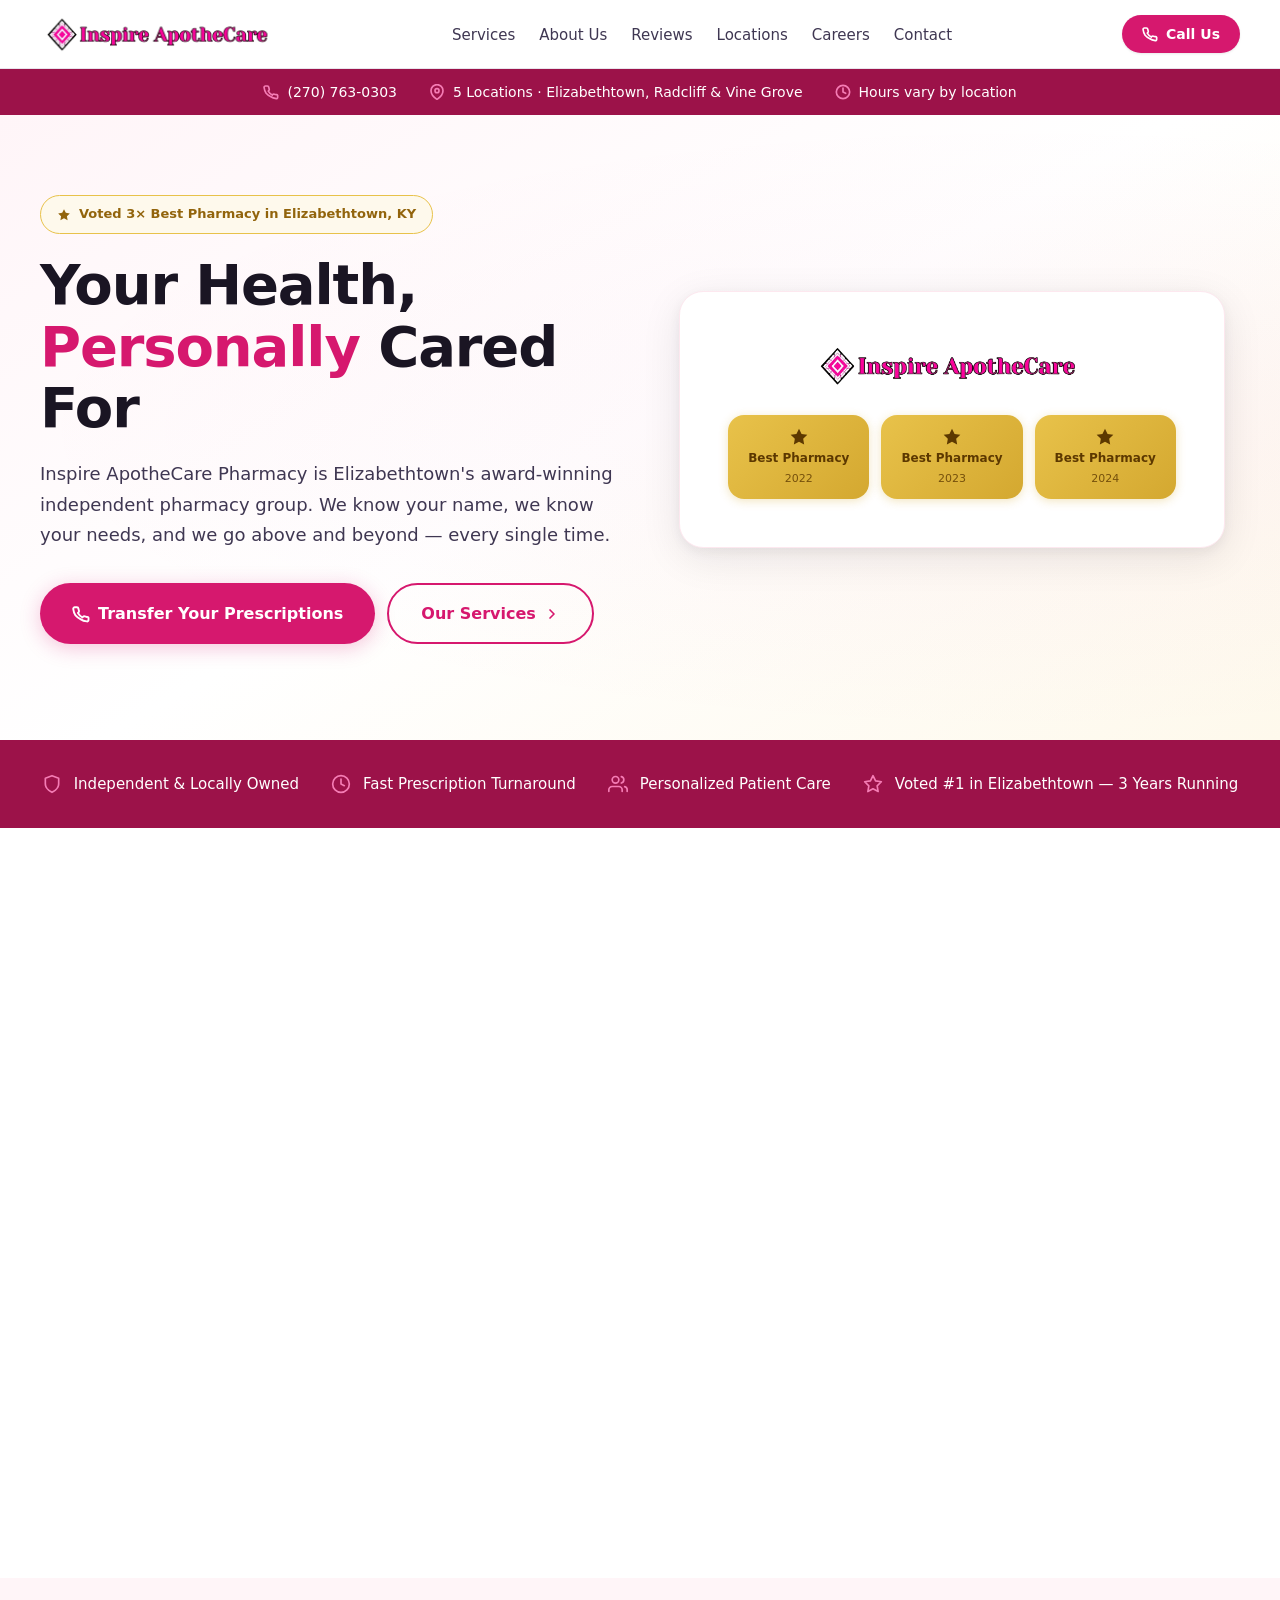
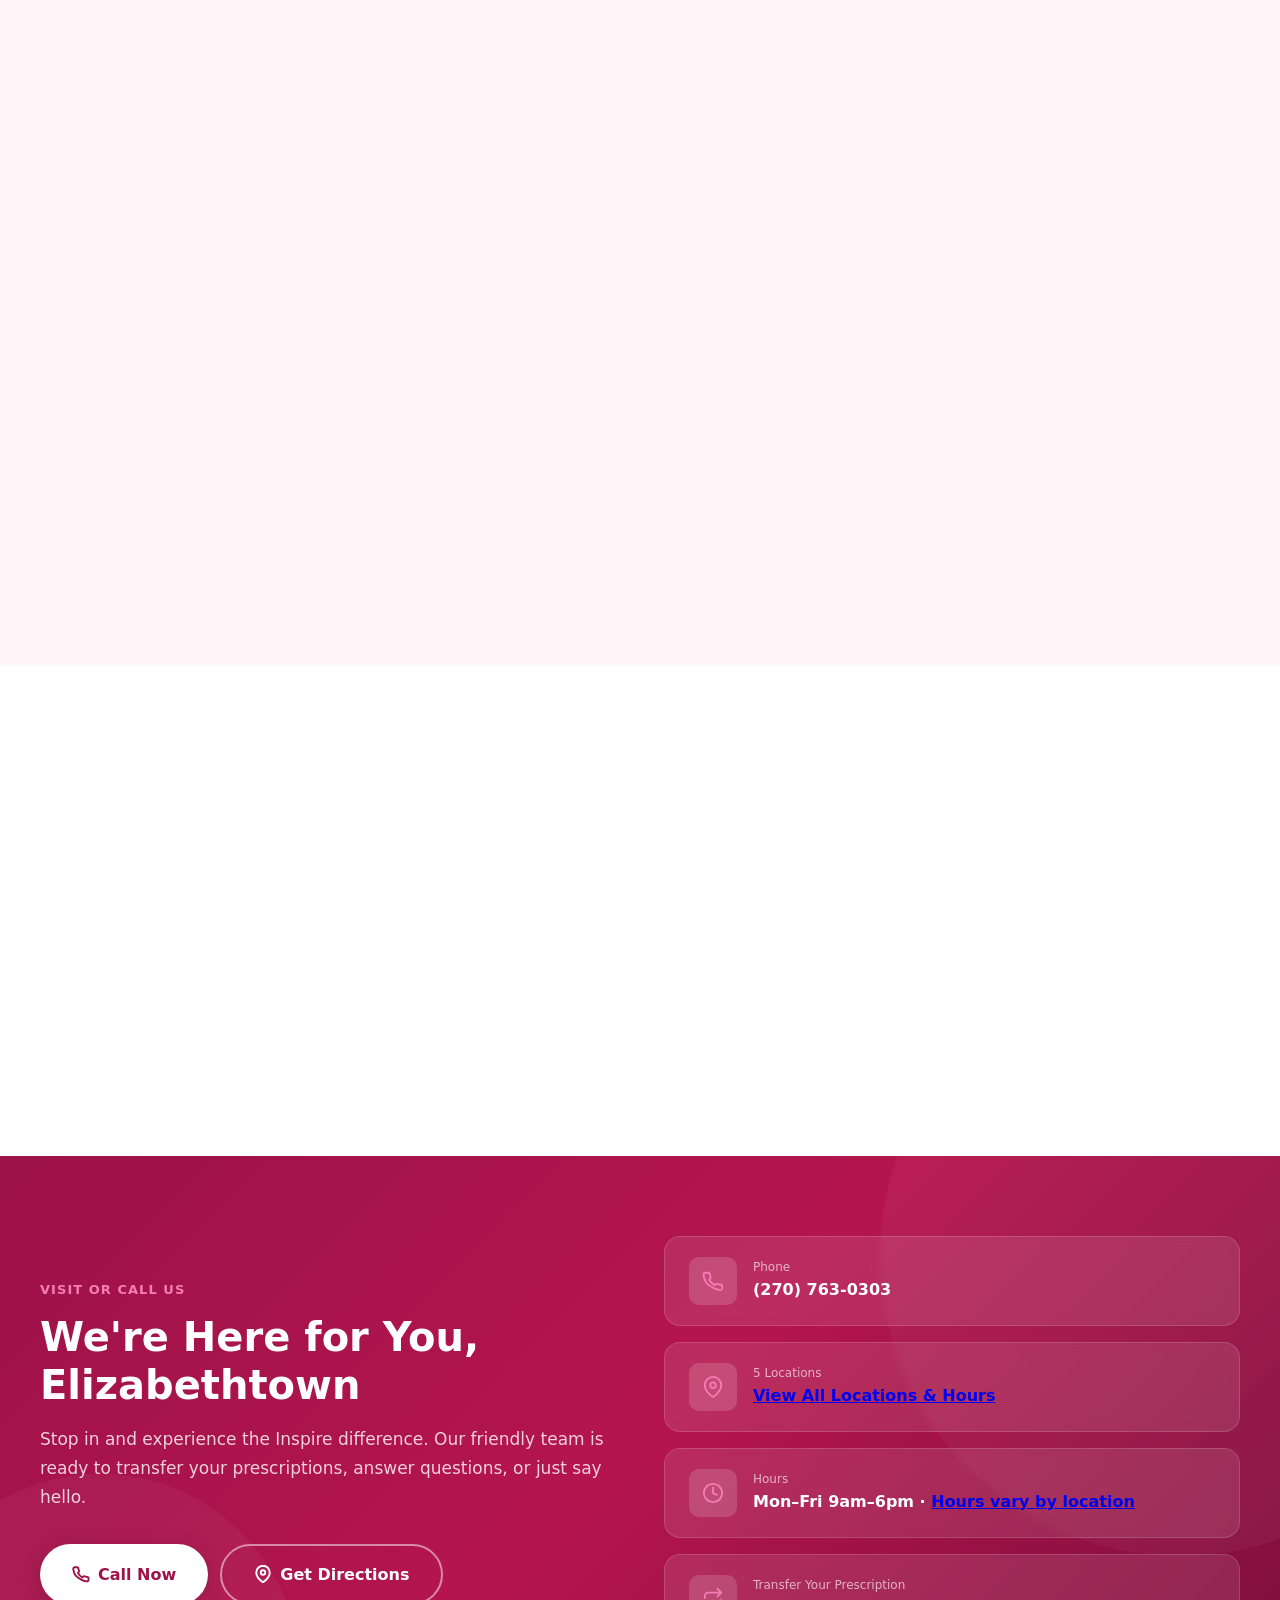
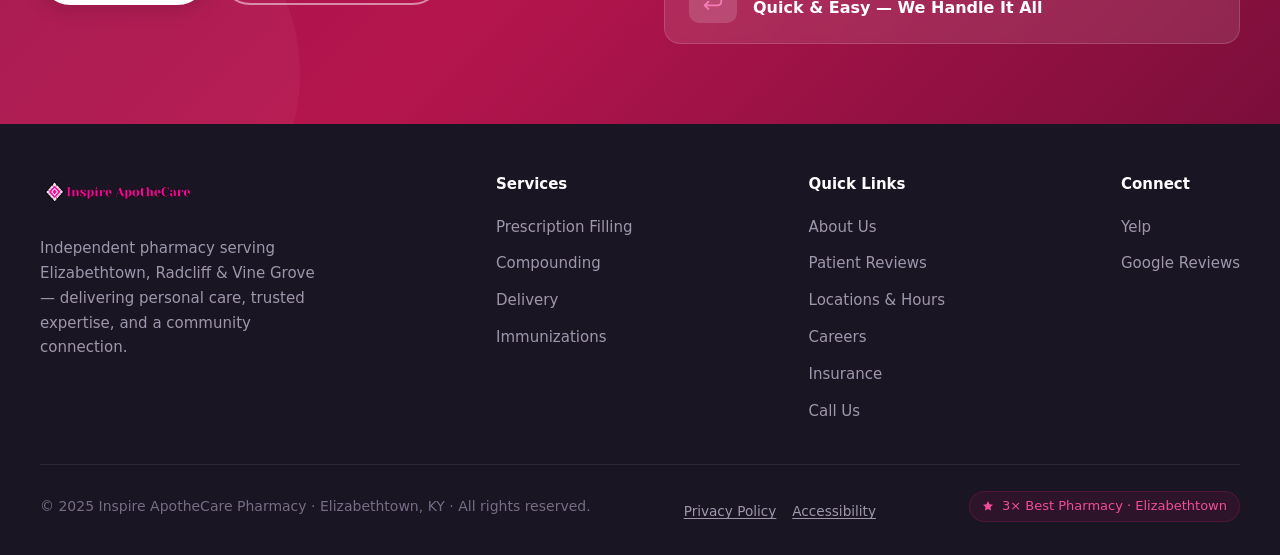
==== commit f2e85054: "Add security hardening: CSP headers, open redirect fix, email obfuscation - Add Content-Security-Pol" ====
--- a/index.html
+++ b/index.html
@@ -16,6 +16,10 @@
   <link rel="preconnect" href="https://fonts.gstatic.com" crossorigin />
   <link href="https://fonts.googleapis.com/css2?family=Figtree:wght@300;400;500;600;700;800&family=Noto+Sans:wght@300;400;500;700&display=swap" rel="stylesheet" />
   <link rel="stylesheet" href="css/styles.css" />
+  <!-- Security -->
+  <meta http-equiv="Content-Security-Policy" content="default-src 'self'; script-src 'self'; style-src 'self' https://fonts.googleapis.com; font-src https://fonts.gstatic.com; img-src 'self' data:; connect-src 'self';" />
+  <meta http-equiv="X-Content-Type-Options" content="nosniff" />
+  <meta name="referrer" content="strict-origin-when-cross-origin" />
   <!-- Structured Data -->
   <script type="application/ld+json">
   {
--- a/css/styles.css
+++ b/css/styles.css
@@ -135,6 +135,10 @@
   display: none; background: none; border: none; cursor: pointer;
   padding: var(--sp-2); color: var(--slate-700);
 }
+.nav__toggle svg line { transition: transform .2s ease, opacity .2s ease; transform-origin: center; }
+.nav__toggle--open svg line:nth-child(1) { transform: translateY(6px) rotate(45deg); }
+.nav__toggle--open svg line:nth-child(2) { opacity: 0; }
+.nav__toggle--open svg line:nth-child(3) { transform: translateY(-6px) rotate(-45deg); }
 
 .nav__cta {
   display: inline-flex; align-items: center; gap: var(--sp-2);
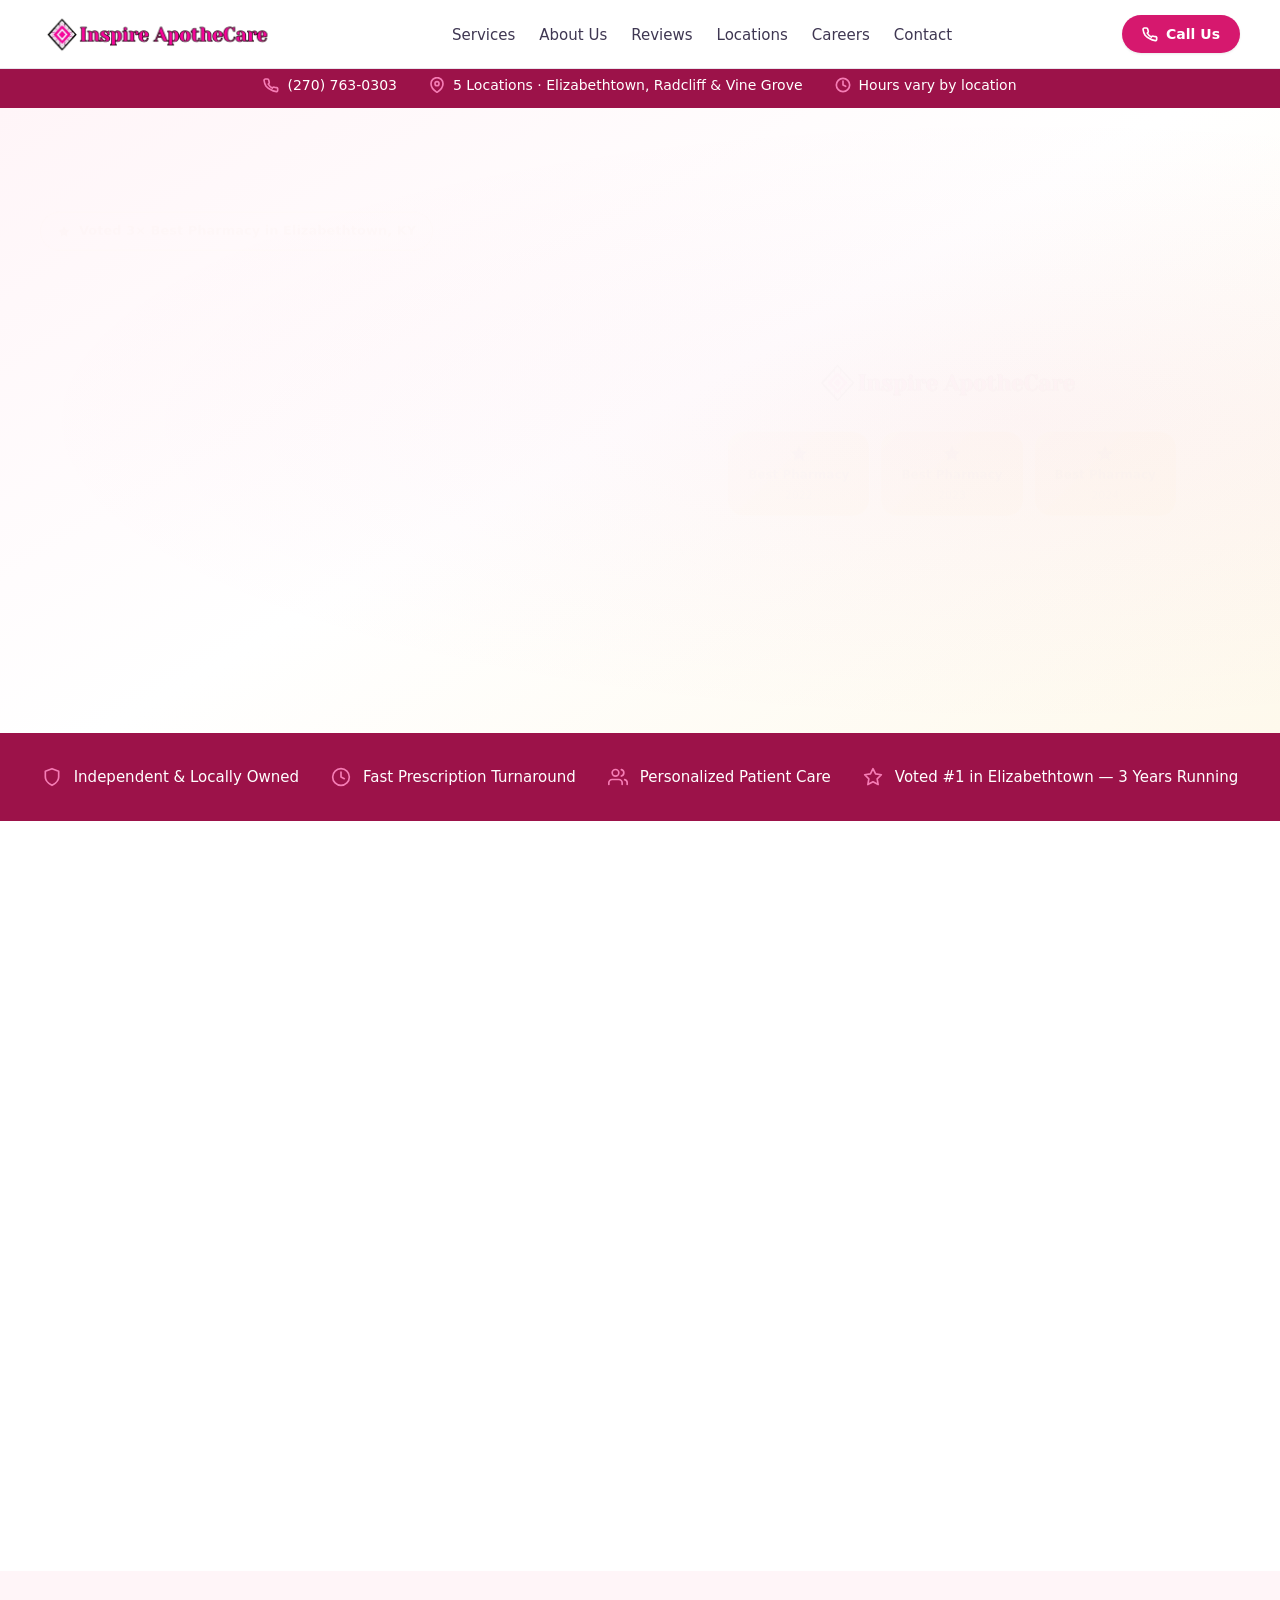
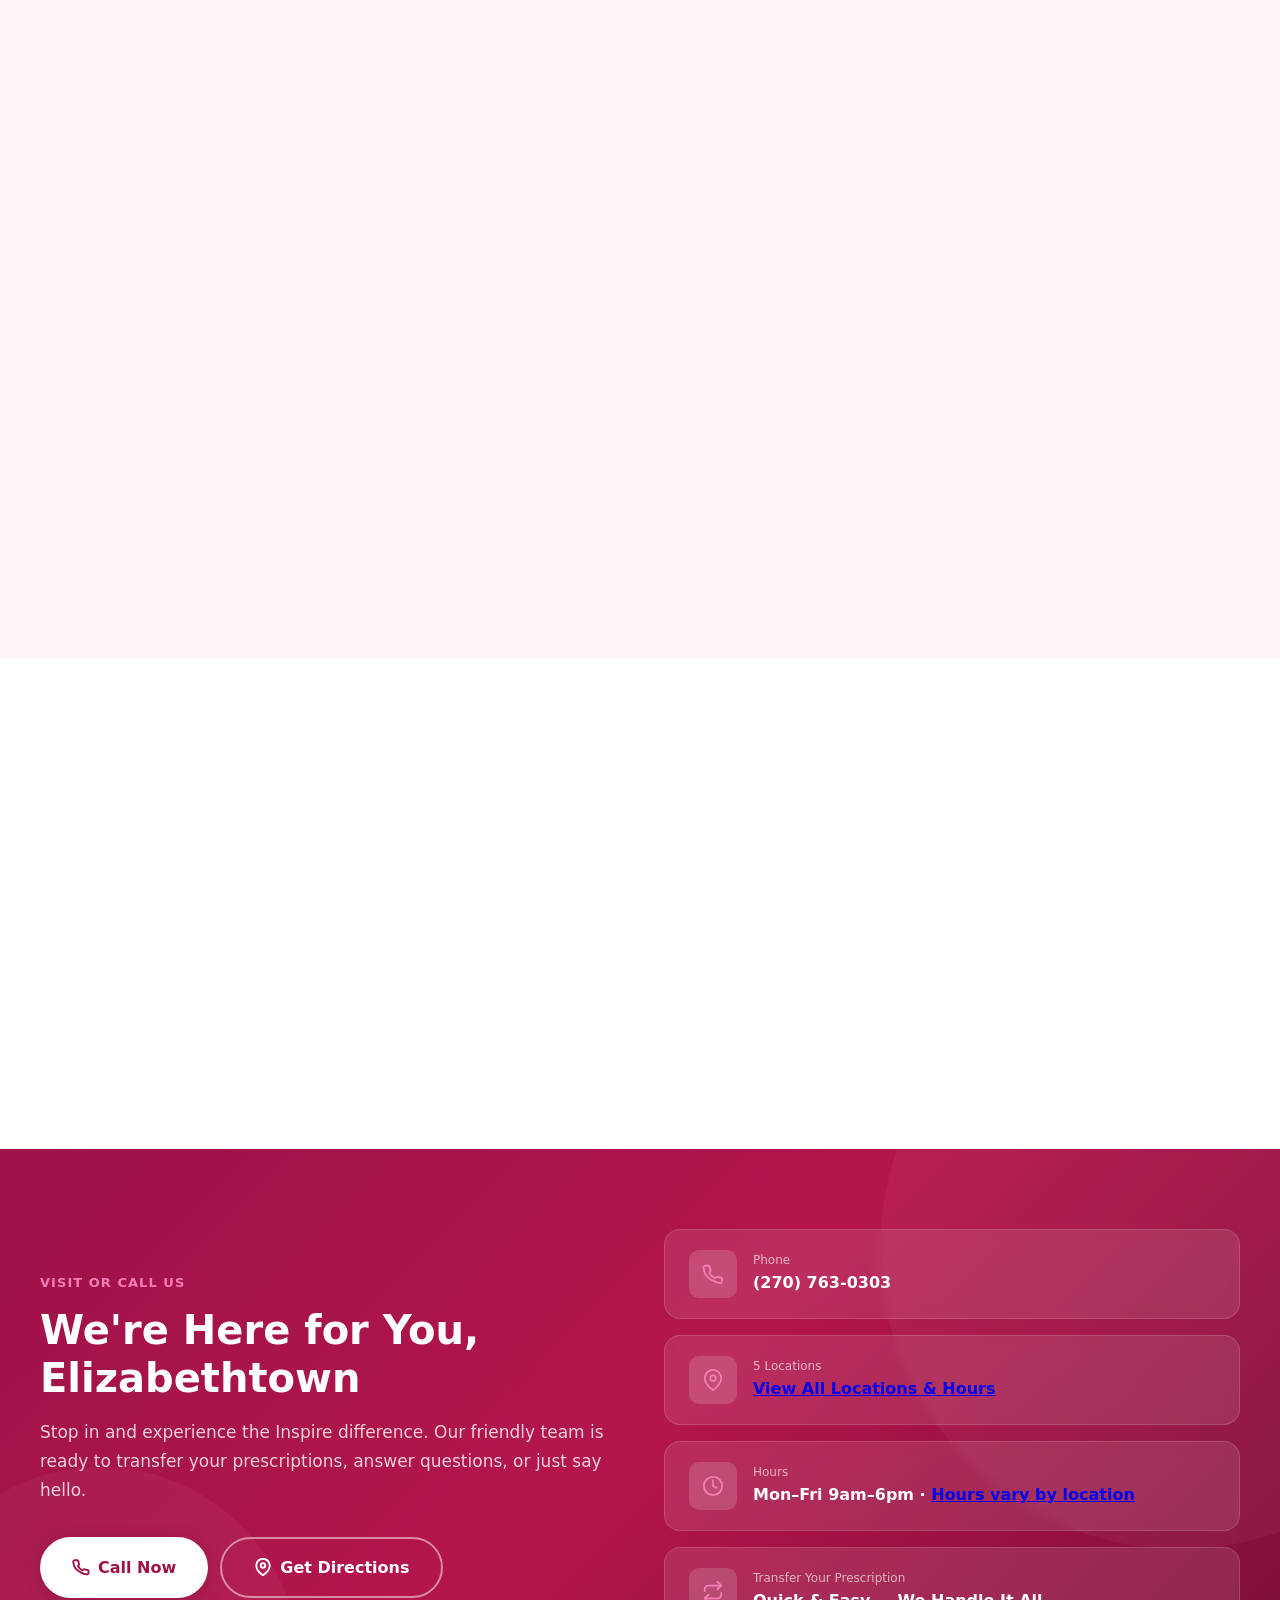
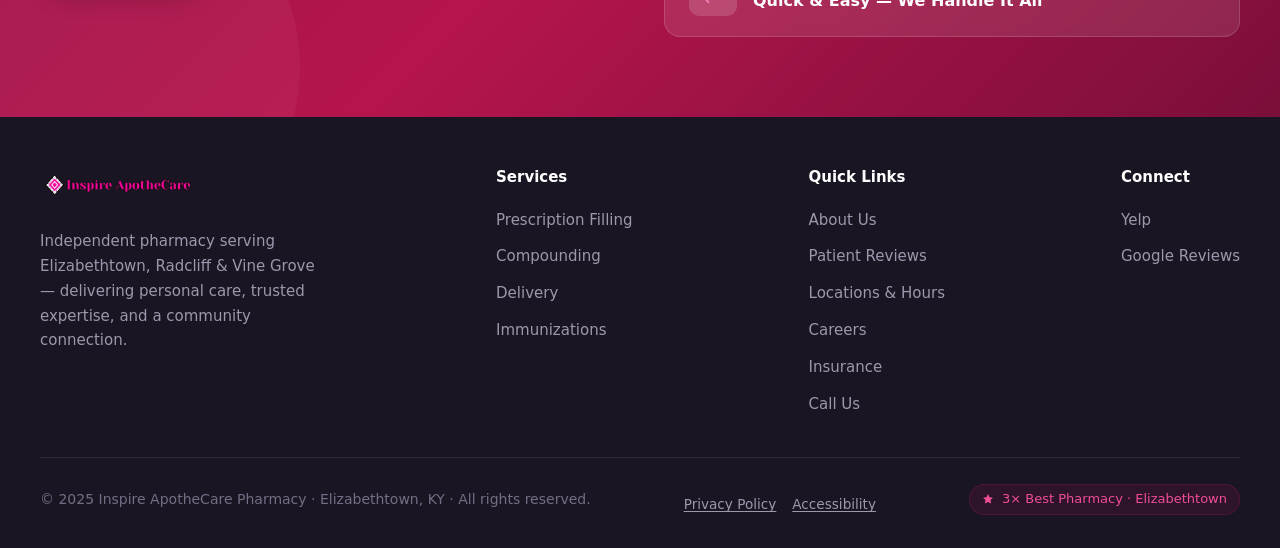
==== commit 256a8cf0: "Fix sticky header with fixed positioning and scoped .site-header class Replaced position: sticky wit" ====
--- a/index.html
+++ b/index.html
@@ -55,10 +55,10 @@
   <a href="#main-content" class="skip-link">Skip to main content</a>
 
   <!-- ─── Navigation ──────────────────────────────────────── -->
-  <header>
+  <header class="site-header">
     <nav class="nav" aria-label="Main navigation">
       <div class="nav__inner">
-        <a href="index.html" class="nav__logo" aria-label="Inspire ApotheCare Pharmacy home">
+        <a href="/" class="nav__logo" aria-label="Inspire ApotheCare Pharmacy home">
           <img src="assets/images/Logo.png" alt="Inspire ApotheCare Pharmacy logo" width="160" height="44" />
         </a>
         <button class="nav__toggle" aria-label="Toggle menu" aria-expanded="false" aria-controls="nav-links">
@@ -70,8 +70,8 @@
           <li><a href="#services">Services</a></li>
           <li><a href="#why-us">About Us</a></li>
           <li><a href="#reviews">Reviews</a></li>
-          <li><a href="locations.html">Locations</a></li>
-          <li><a href="careers.html">Careers</a></li>
+          <li><a href="/locations">Locations</a></li>
+          <li><a href="/careers">Careers</a></li>
           <li><a href="#contact">Contact</a></li>
         </ul>
         <a href="tel:+12707630303" class="nav__cta" aria-label="Call Inspire ApotheCare Pharmacy">
@@ -89,11 +89,11 @@
         <svg width="16" height="16" viewBox="0 0 24 24" fill="none" stroke="currentColor" stroke-width="2.5" stroke-linecap="round" stroke-linejoin="round" aria-hidden="true"><path d="M22 16.92v3a2 2 0 0 1-2.18 2 19.79 19.79 0 0 1-8.63-3.07A19.5 19.5 0 0 1 4.69 13.9 19.79 19.79 0 0 1 1.61 5.26 2 2 0 0 1 3.6 3h3a2 2 0 0 1 2 1.72c.127.96.361 1.903.7 2.81a2 2 0 0 1-.45 2.11L7.91 10.6a16 16 0 0 0 6 6l.91-.91a2 2 0 0 1 2.11-.45c.907.339 1.85.573 2.81.7A2 2 0 0 1 22 16.92z"/></svg>
         (270) 763-0303
       </a>
-      <a href="locations.html" class="info-bar__item">
+      <a href="/locations" class="info-bar__item">
         <svg width="16" height="16" viewBox="0 0 24 24" fill="none" stroke="currentColor" stroke-width="2.5" stroke-linecap="round" stroke-linejoin="round" aria-hidden="true"><path d="M21 10c0 7-9 13-9 13s-9-6-9-13a9 9 0 0 1 18 0z"/><circle cx="12" cy="10" r="3"/></svg>
         5 Locations · Elizabethtown, Radcliff &amp; Vine Grove
       </a>
-      <a href="locations.html" class="info-bar__item">
+      <a href="/locations" class="info-bar__item">
         <svg width="16" height="16" viewBox="0 0 24 24" fill="none" stroke="currentColor" stroke-width="2.5" stroke-linecap="round" stroke-linejoin="round" aria-hidden="true"><circle cx="12" cy="12" r="10"/><polyline points="12 6 12 12 16 14"/></svg>
         Hours vary by location
       </a>
@@ -316,7 +316,7 @@
               <svg class="faq-icon" width="20" height="20" viewBox="0 0 24 24" fill="none" stroke="currentColor" stroke-width="2.5" stroke-linecap="round" stroke-linejoin="round" aria-hidden="true"><polyline points="6 9 12 15 18 9"/></svg>
             </button>
             <div class="faq-panel" id="faq-9" role="region">
-              <p>Hours vary by location. Visit our <a href="locations.html">Locations page</a> for specific hours at each of our 5 pharmacies.</p>
+              <p>Hours vary by location. Visit our <a href="/locations">Locations page</a> for specific hours at each of our 5 pharmacies.</p>
             </div>
           </div>
 
@@ -469,7 +469,7 @@
               <svg width="18" height="18" viewBox="0 0 24 24" fill="none" stroke="currentColor" stroke-width="2.5" stroke-linecap="round" stroke-linejoin="round" aria-hidden="true"><path d="M22 16.92v3a2 2 0 0 1-2.18 2 19.79 19.79 0 0 1-8.63-3.07A19.5 19.5 0 0 1 4.69 13.9 19.79 19.79 0 0 1 1.61 5.26 2 2 0 0 1 3.6 3h3a2 2 0 0 1 2 1.72c.127.96.361 1.903.7 2.81a2 2 0 0 1-.45 2.11L7.91 10.6a16 16 0 0 0 6 6l.91-.91a2 2 0 0 1 2.11-.45c.907.339 1.85.573 2.81.7A2 2 0 0 1 22 16.92z"/></svg>
               Call Now
             </a>
-            <a href="locations.html" class="btn-ghost">
+            <a href="/locations" class="btn-ghost">
               <svg width="18" height="18" viewBox="0 0 24 24" fill="none" stroke="currentColor" stroke-width="2.5" stroke-linecap="round" stroke-linejoin="round" aria-hidden="true"><path d="M21 10c0 7-9 13-9 13s-9-6-9-13a9 9 0 0 1 18 0z"/><circle cx="12" cy="10" r="3"/></svg>
               Get Directions
             </a>
@@ -493,7 +493,7 @@
             </div>
             <div>
               <p class="contact-card__label">5 Locations</p>
-              <p class="contact-card__value"><a href="locations.html" style="color:inherit;text-decoration:underline;">View All Locations &amp; Hours</a></p>
+              <p class="contact-card__value"><a href="/locations" style="color:inherit;text-decoration:underline;">View All Locations &amp; Hours</a></p>
             </div>
           </div>
 
@@ -503,7 +503,7 @@
             </div>
             <div>
               <p class="contact-card__label">Hours</p>
-              <p class="contact-card__value">Mon–Fri 9am–6pm · <a href="locations.html" style="color:inherit;text-decoration:underline;">Hours vary by location</a></p>
+              <p class="contact-card__value">Mon–Fri 9am–6pm · <a href="/locations" style="color:inherit;text-decoration:underline;">Hours vary by location</a></p>
             </div>
           </div>
 
@@ -543,8 +543,8 @@
         <ul>
           <li><a href="#why-us">About Us</a></li>
           <li><a href="#reviews">Patient Reviews</a></li>
-          <li><a href="locations.html">Locations &amp; Hours</a></li>
-          <li><a href="careers.html">Careers</a></li>
+          <li><a href="/locations">Locations &amp; Hours</a></li>
+          <li><a href="/careers">Careers</a></li>
           <li><a href="#insurance">Insurance</a></li>
           <li><a href="tel:+12707630303">Call Us</a></li>
         </ul>
@@ -560,8 +560,8 @@
     <div class="footer__bottom">
       <p class="footer__copy">&copy; 2025 Inspire ApotheCare Pharmacy · Elizabethtown, KY · All rights reserved.</p>
       <div class="footer__legal">
-        <a href="privacy.html">Privacy Policy</a>
-        <a href="accessibility.html">Accessibility</a>
+        <a href="/privacy">Privacy Policy</a>
+        <a href="/accessibility">Accessibility</a>
       </div>
       <div class="footer__badge" aria-label="3x Best Pharmacy award">
         <svg width="12" height="12" viewBox="0 0 24 24" fill="currentColor" aria-hidden="true"><path d="M12 2l3.09 6.26L22 9.27l-5 4.87 1.18 6.88L12 17.77l-6.18 3.25L7 14.14 2 9.27l6.91-1.01L12 2z"/></svg>
--- a/css/styles.css
+++ b/css/styles.css
@@ -59,7 +59,7 @@
   --shadow-lg: 0 10px 40px rgba(26,21,35,.09), 0 4px 12px rgba(26,21,35,.05);
 }
 
-html { scroll-behavior: smooth; overflow-x: hidden; }
+html { scroll-behavior: smooth; }
 
 body {
   font-family: var(--font-body);
@@ -68,8 +68,8 @@
   color: var(--color-text);
   background: var(--color-bg);
   -webkit-font-smoothing: antialiased;
-  overflow-x: hidden;
   width: 100%;
+  padding-top: 62px;
 }
 
 @media (prefers-reduced-motion: reduce) {
@@ -92,11 +92,11 @@
 .skip-link:focus { top: var(--sp-4); }
 
 /* ─── Navigation ───────────────────────────────────────── */
+.site-header {
+  position: fixed; top: 0; left: 0; right: 0; z-index: 100;
+  background: var(--white);
+}
 .nav {
-  position: sticky; top: 0; z-index: 100;
-  background: rgba(255,255,255,.92);
-  backdrop-filter: blur(12px);
-  -webkit-backdrop-filter: blur(12px);
   border-bottom: 1px solid var(--color-border);
   padding: var(--sp-3) var(--sp-4);
   transition: box-shadow .3s ease;
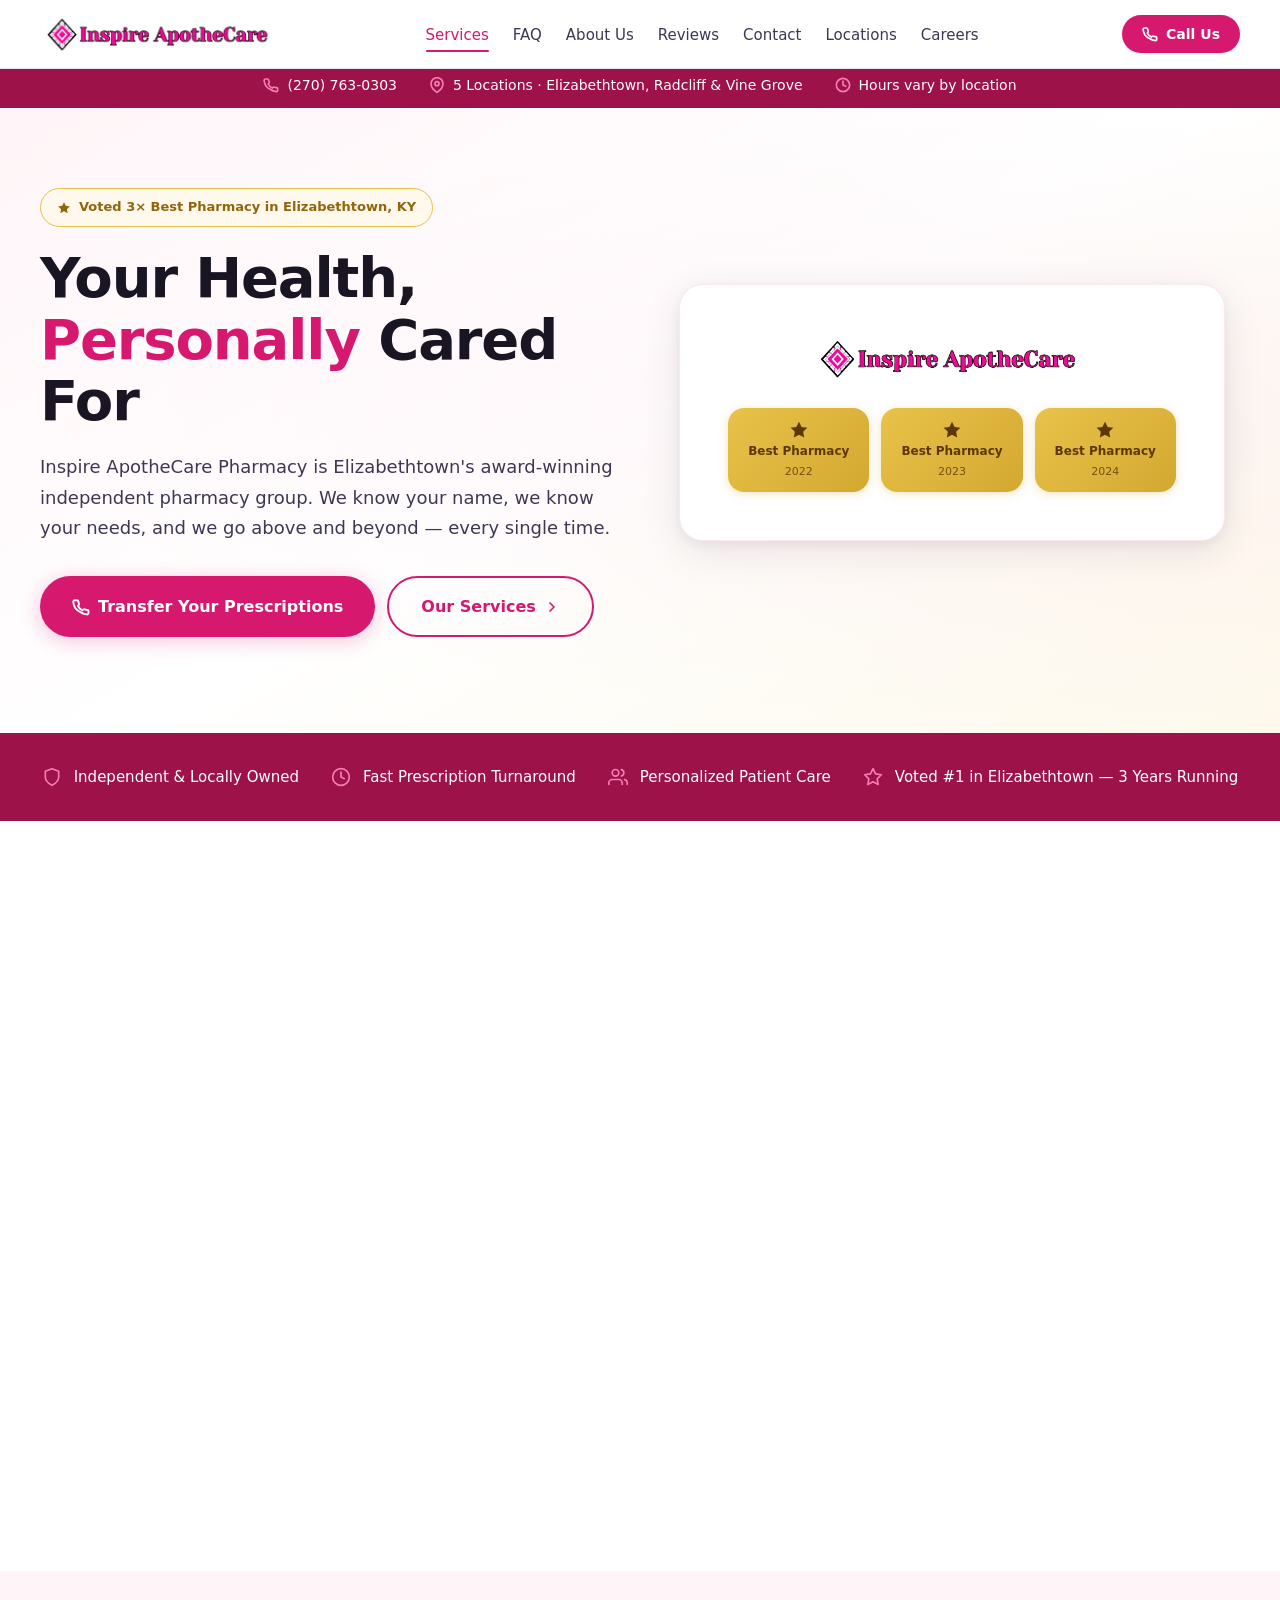
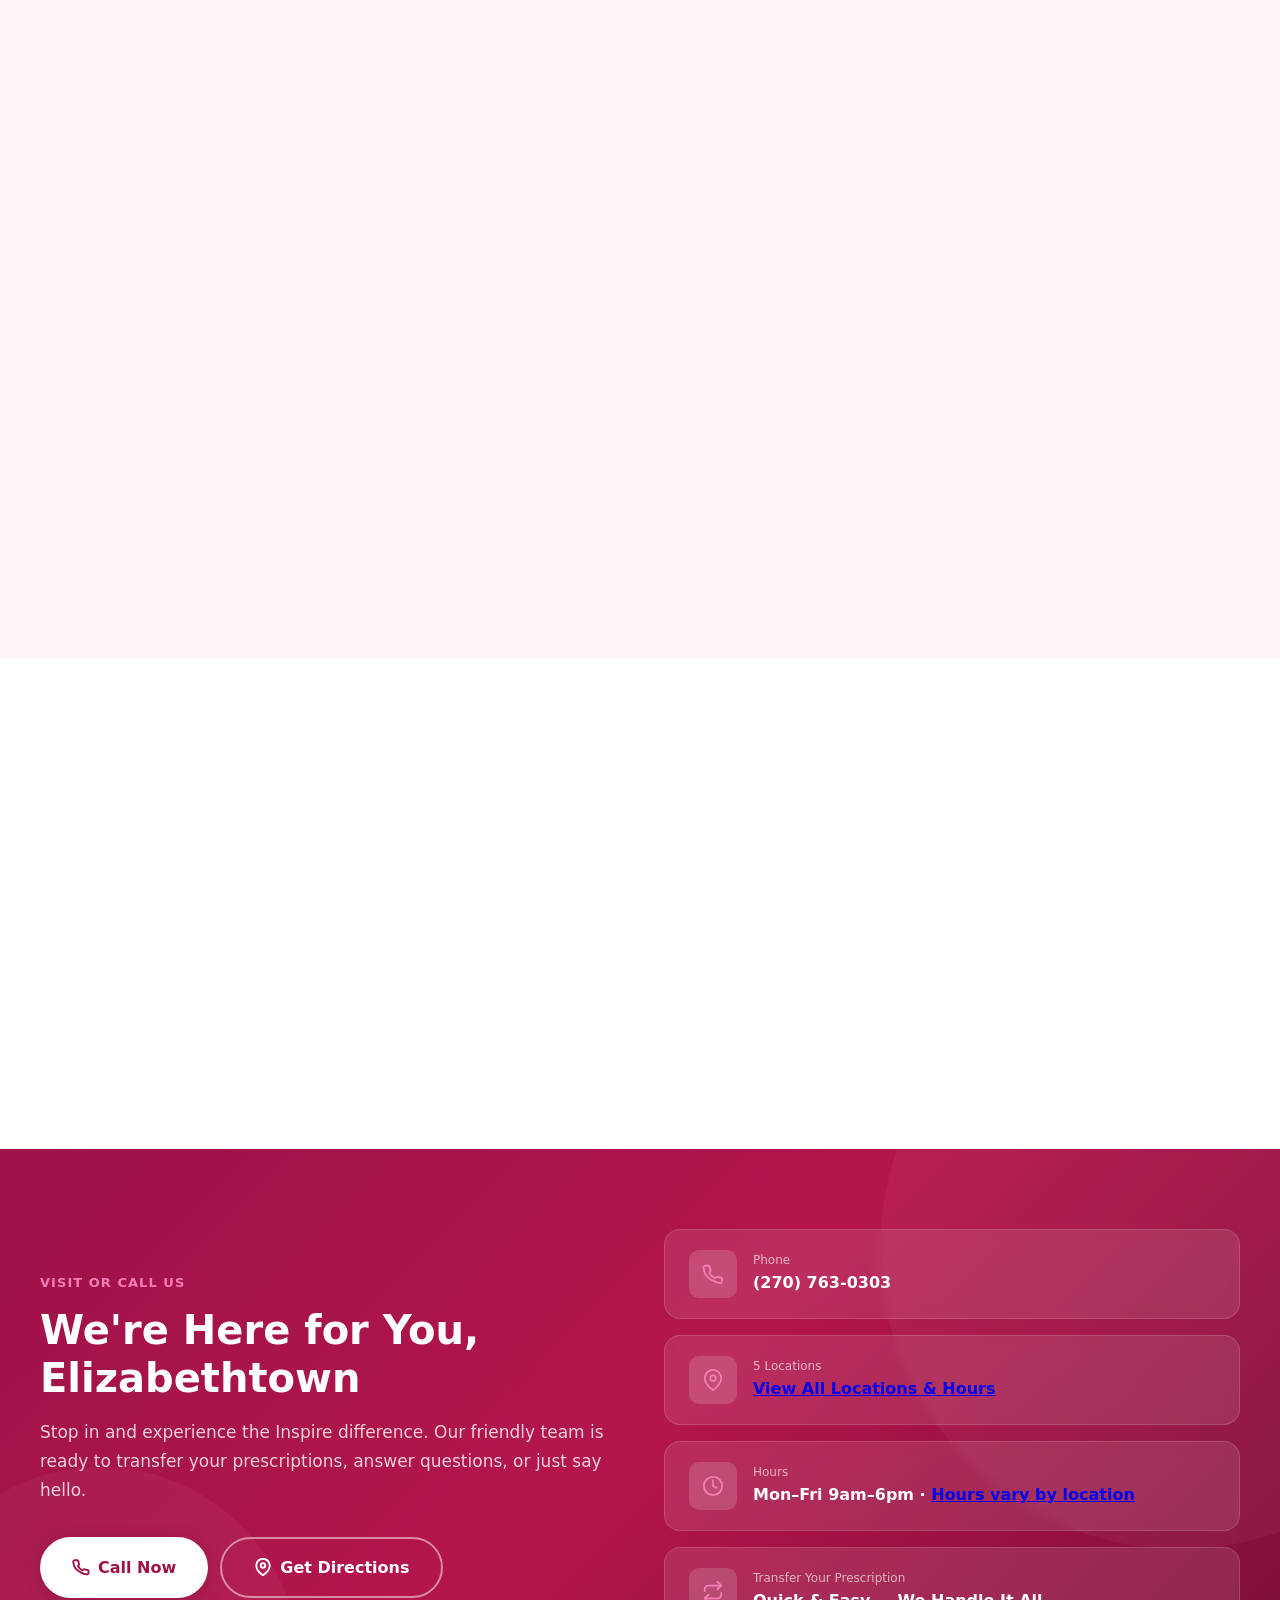
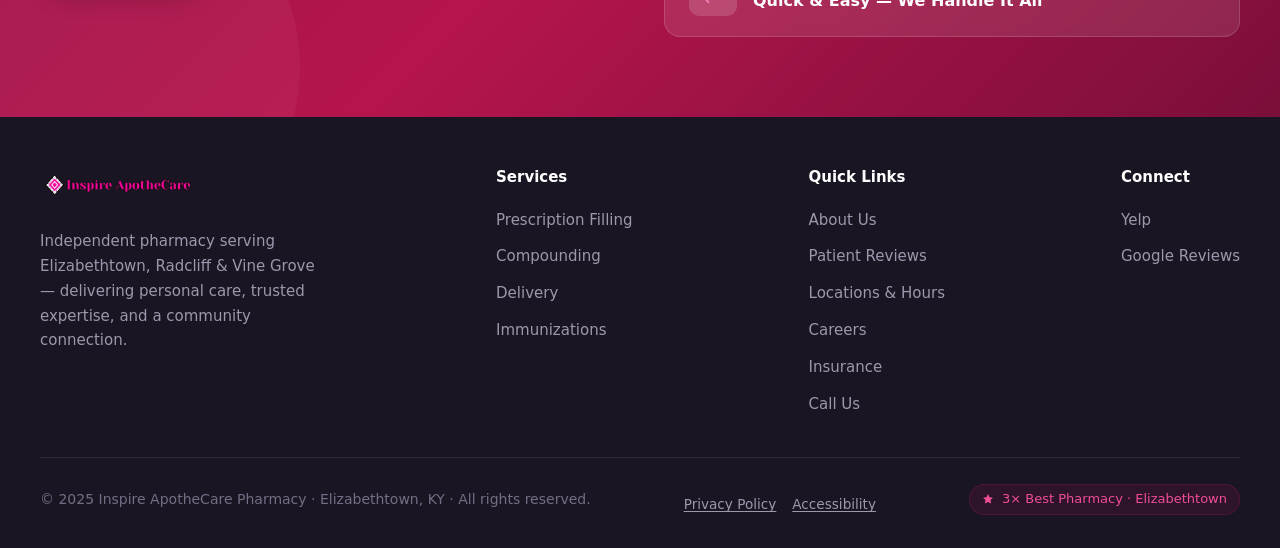
==== commit 06228fbf: "Reorder nav links, add FAQ to header, and fix scroll highlight gaps Reorder header: Services, FAQ, A" ====
--- a/index.html
+++ b/index.html
@@ -68,11 +68,12 @@
         </button>
         <ul class="nav__links" id="nav-links" role="list">
           <li><a href="#services">Services</a></li>
+          <li><a href="#faq">FAQ</a></li>
           <li><a href="#why-us">About Us</a></li>
           <li><a href="#reviews">Reviews</a></li>
+          <li><a href="#contact">Contact</a></li>
           <li><a href="/locations">Locations</a></li>
           <li><a href="/careers">Careers</a></li>
-          <li><a href="#contact">Contact</a></li>
         </ul>
         <a href="tel:+12707630303" class="nav__cta" aria-label="Call Inspire ApotheCare Pharmacy">
           <svg width="16" height="16" viewBox="0 0 24 24" fill="none" stroke="currentColor" stroke-width="2.5" stroke-linecap="round" stroke-linejoin="round" aria-hidden="true"><path d="M22 16.92v3a2 2 0 0 1-2.18 2 19.79 19.79 0 0 1-8.63-3.07A19.5 19.5 0 0 1 4.69 13.9 19.79 19.79 0 0 1 1.61 5.26 2 2 0 0 1 3.6 3h3a2 2 0 0 1 2 1.72c.127.96.361 1.903.7 2.81a2 2 0 0 1-.45 2.11L7.91 10.6a16 16 0 0 0 6 6l.91-.91a2 2 0 0 1 2.11-.45c.907.339 1.85.573 2.81.7A2 2 0 0 1 22 16.92z"/></svg>
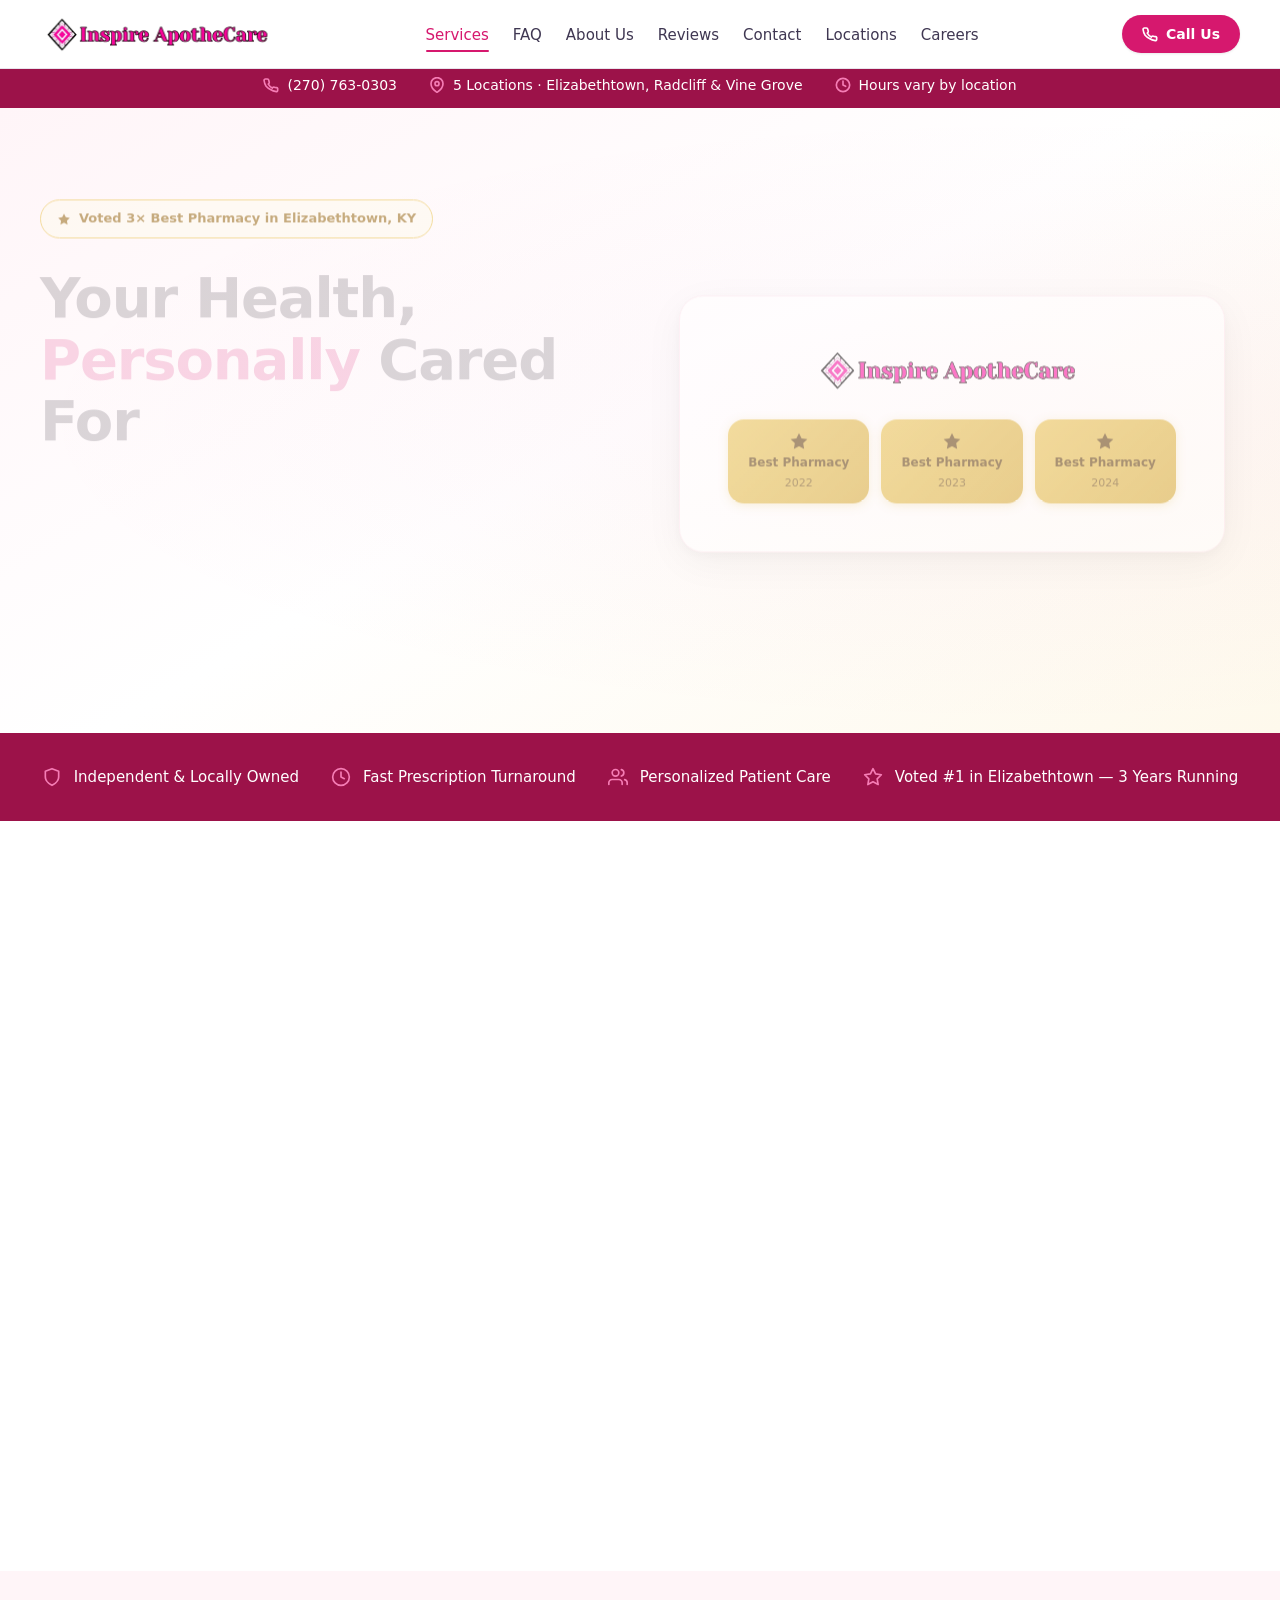
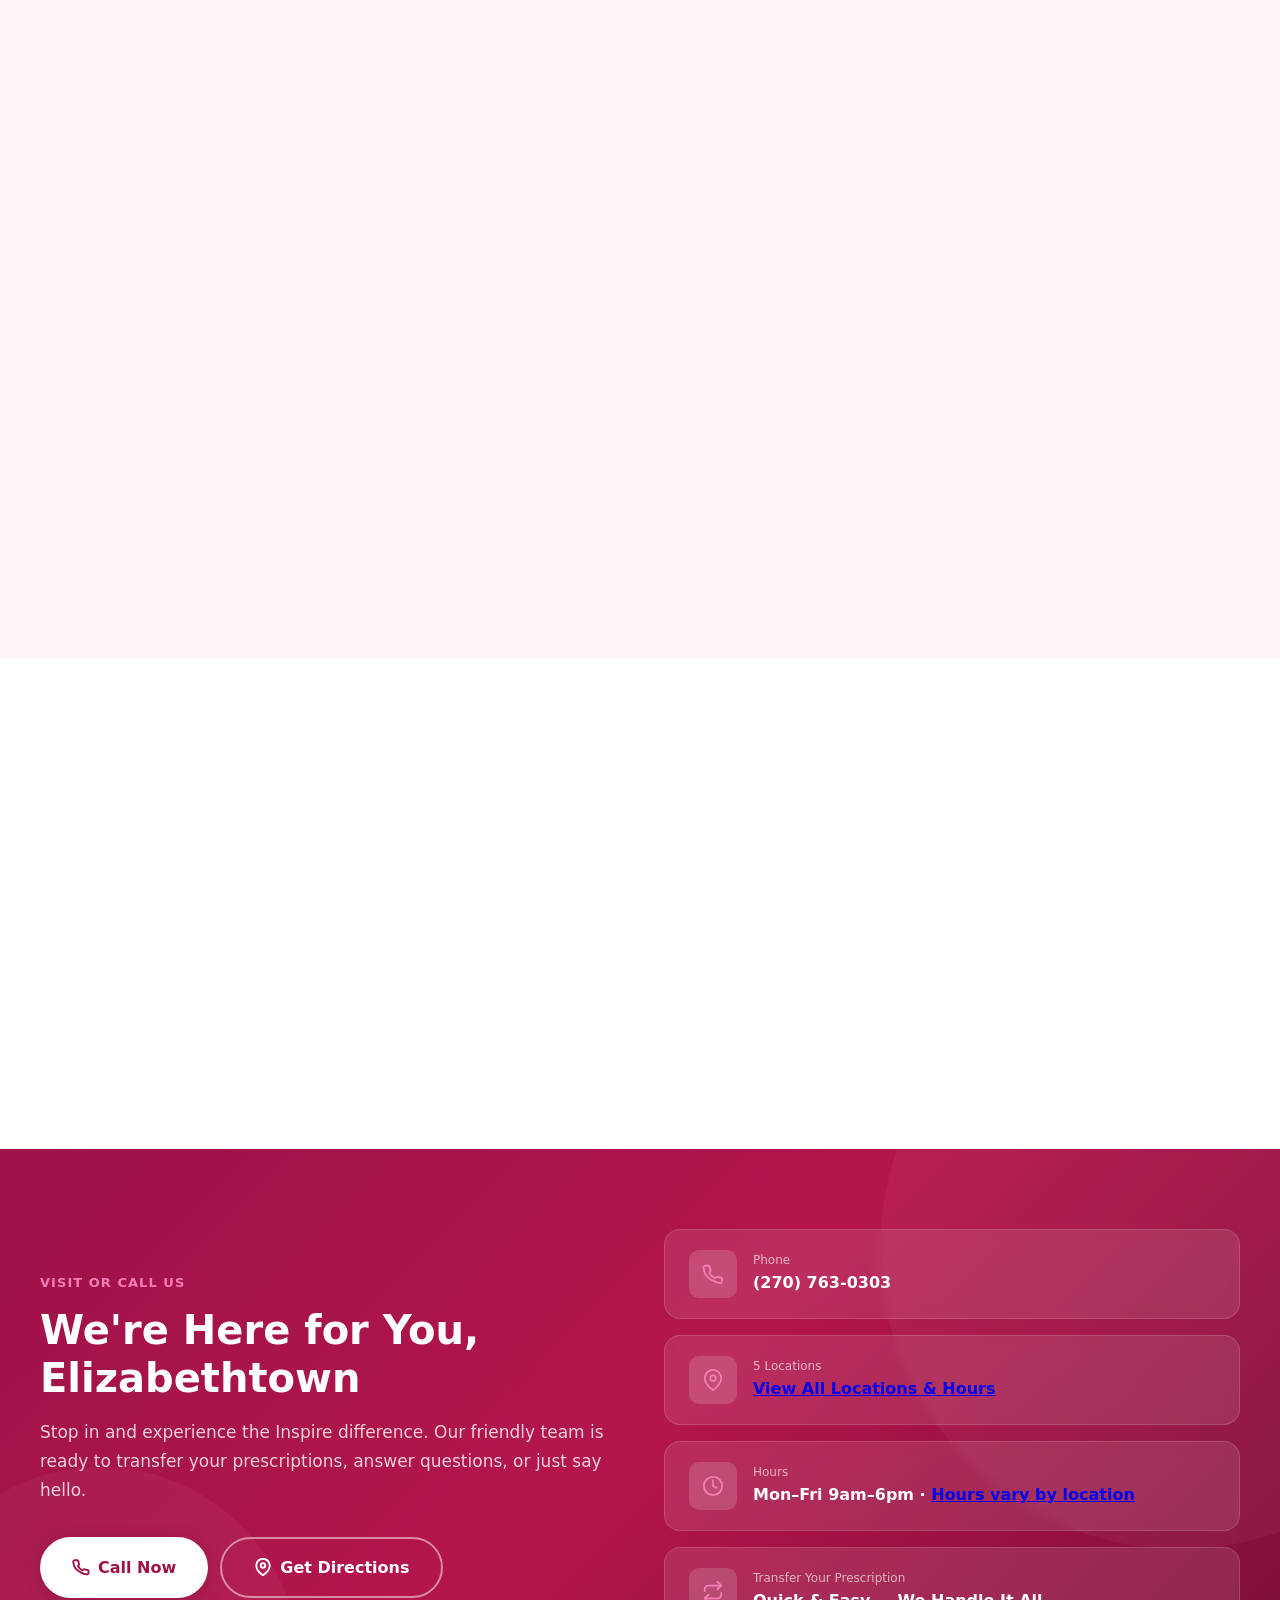
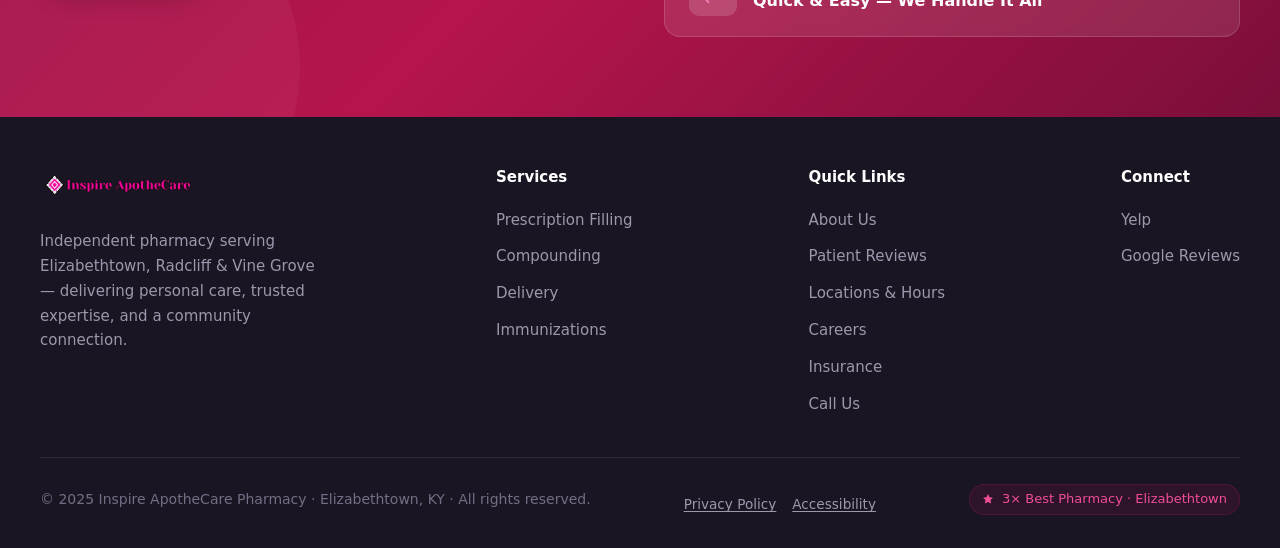
==== commit 8c235764: "Harden security: branded 404 page, fix CSP policies, correct domain in structured data - Replace bla" ====
--- a/index.html
+++ b/index.html
@@ -17,7 +17,7 @@
   <link href="https://fonts.googleapis.com/css2?family=Figtree:wght@300;400;500;600;700;800&family=Noto+Sans:wght@300;400;500;700&display=swap" rel="stylesheet" />
   <link rel="stylesheet" href="css/styles.css" />
   <!-- Security -->
-  <meta http-equiv="Content-Security-Policy" content="default-src 'self'; script-src 'self'; style-src 'self' https://fonts.googleapis.com; font-src https://fonts.gstatic.com; img-src 'self' data:; connect-src 'self';" />
+  <meta http-equiv="Content-Security-Policy" content="default-src 'self'; script-src 'self'; style-src 'self' https://fonts.googleapis.com; font-src https://fonts.gstatic.com; img-src 'self' data:; connect-src 'self'; frame-src 'none';" />
   <meta http-equiv="X-Content-Type-Options" content="nosniff" />
   <meta name="referrer" content="strict-origin-when-cross-origin" />
   <!-- Structured Data -->
@@ -27,7 +27,7 @@
     "@type": "Pharmacy",
     "name": "Inspire ApotheCare Pharmacy",
     "description": "Award-winning independent pharmacy serving Elizabethtown, Radcliff, and Vine Grove, KY with 5 locations.",
-    "url": "https://www.inspireapothcare.com",
+    "url": "https://www.inspirerx.com",
     "image": "assets/images/Logo.png",
     "telephone": "+1-270-763-0303",
     "address": {
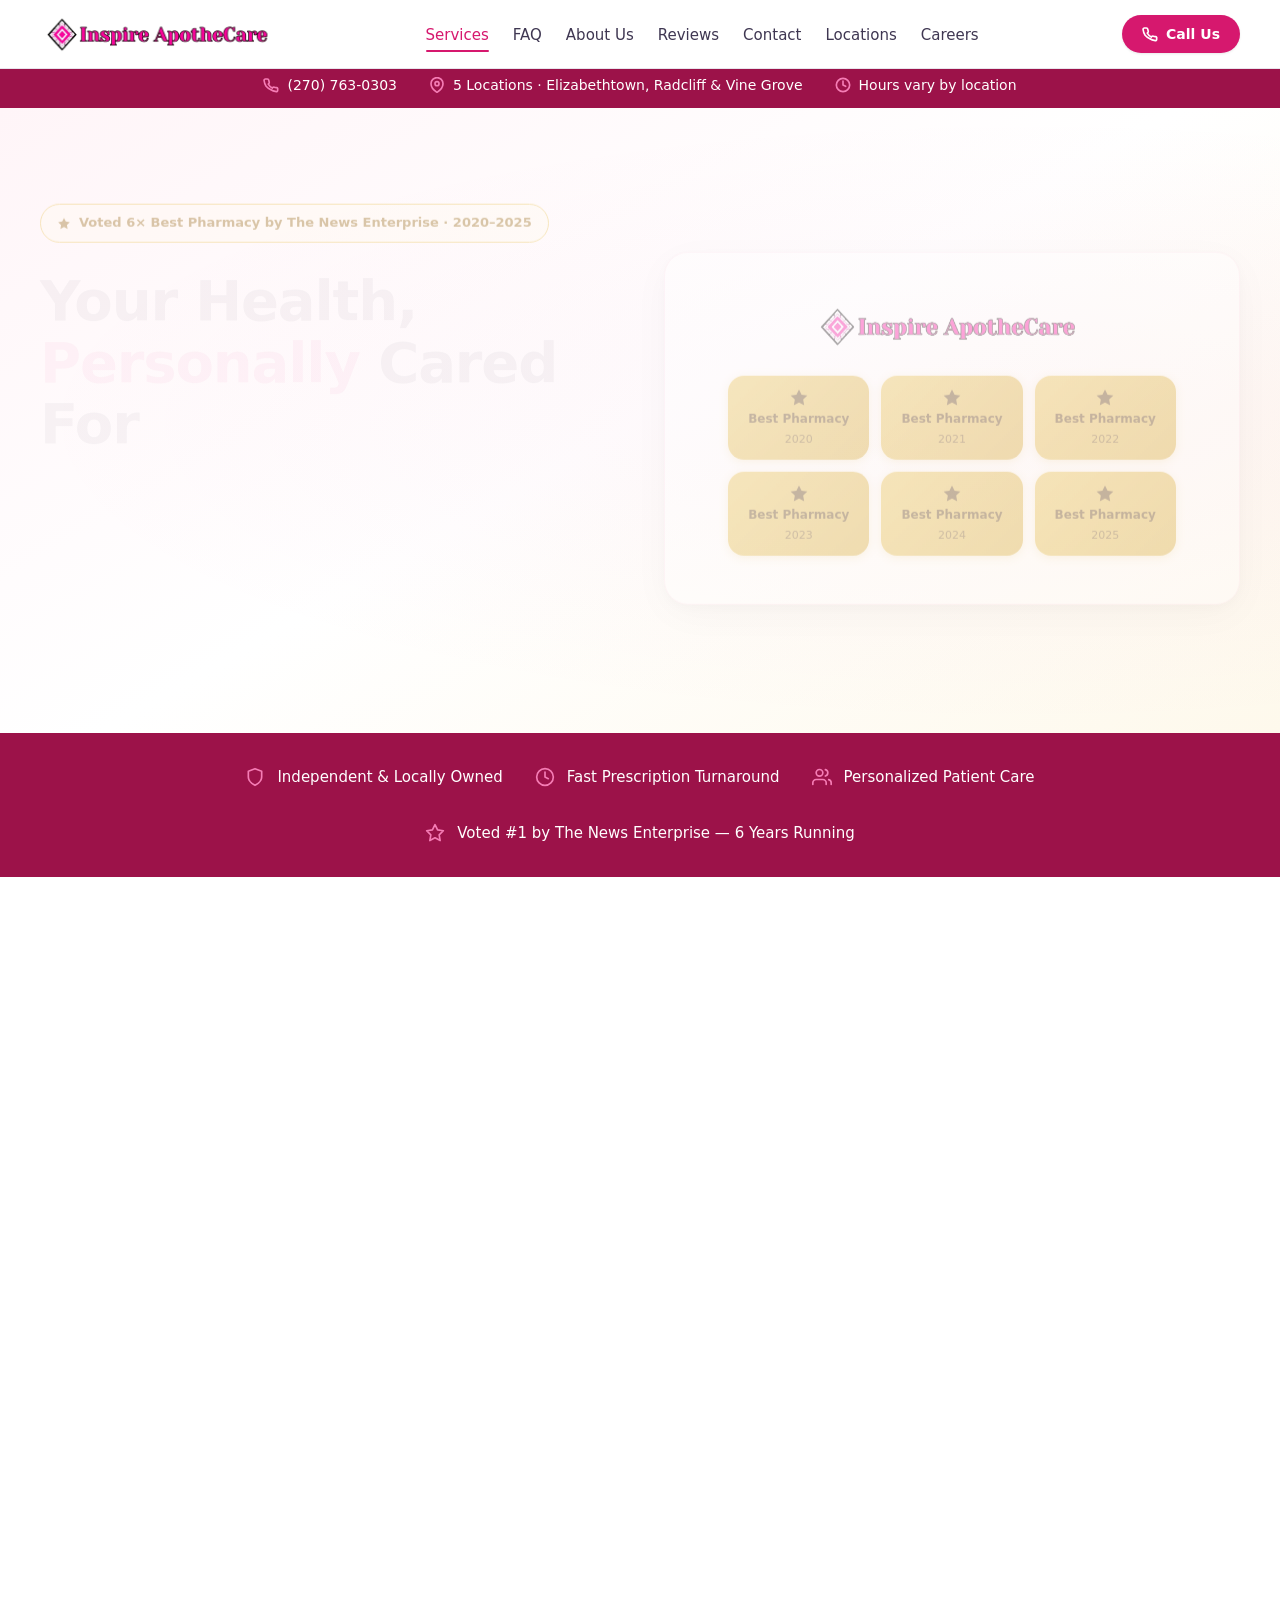
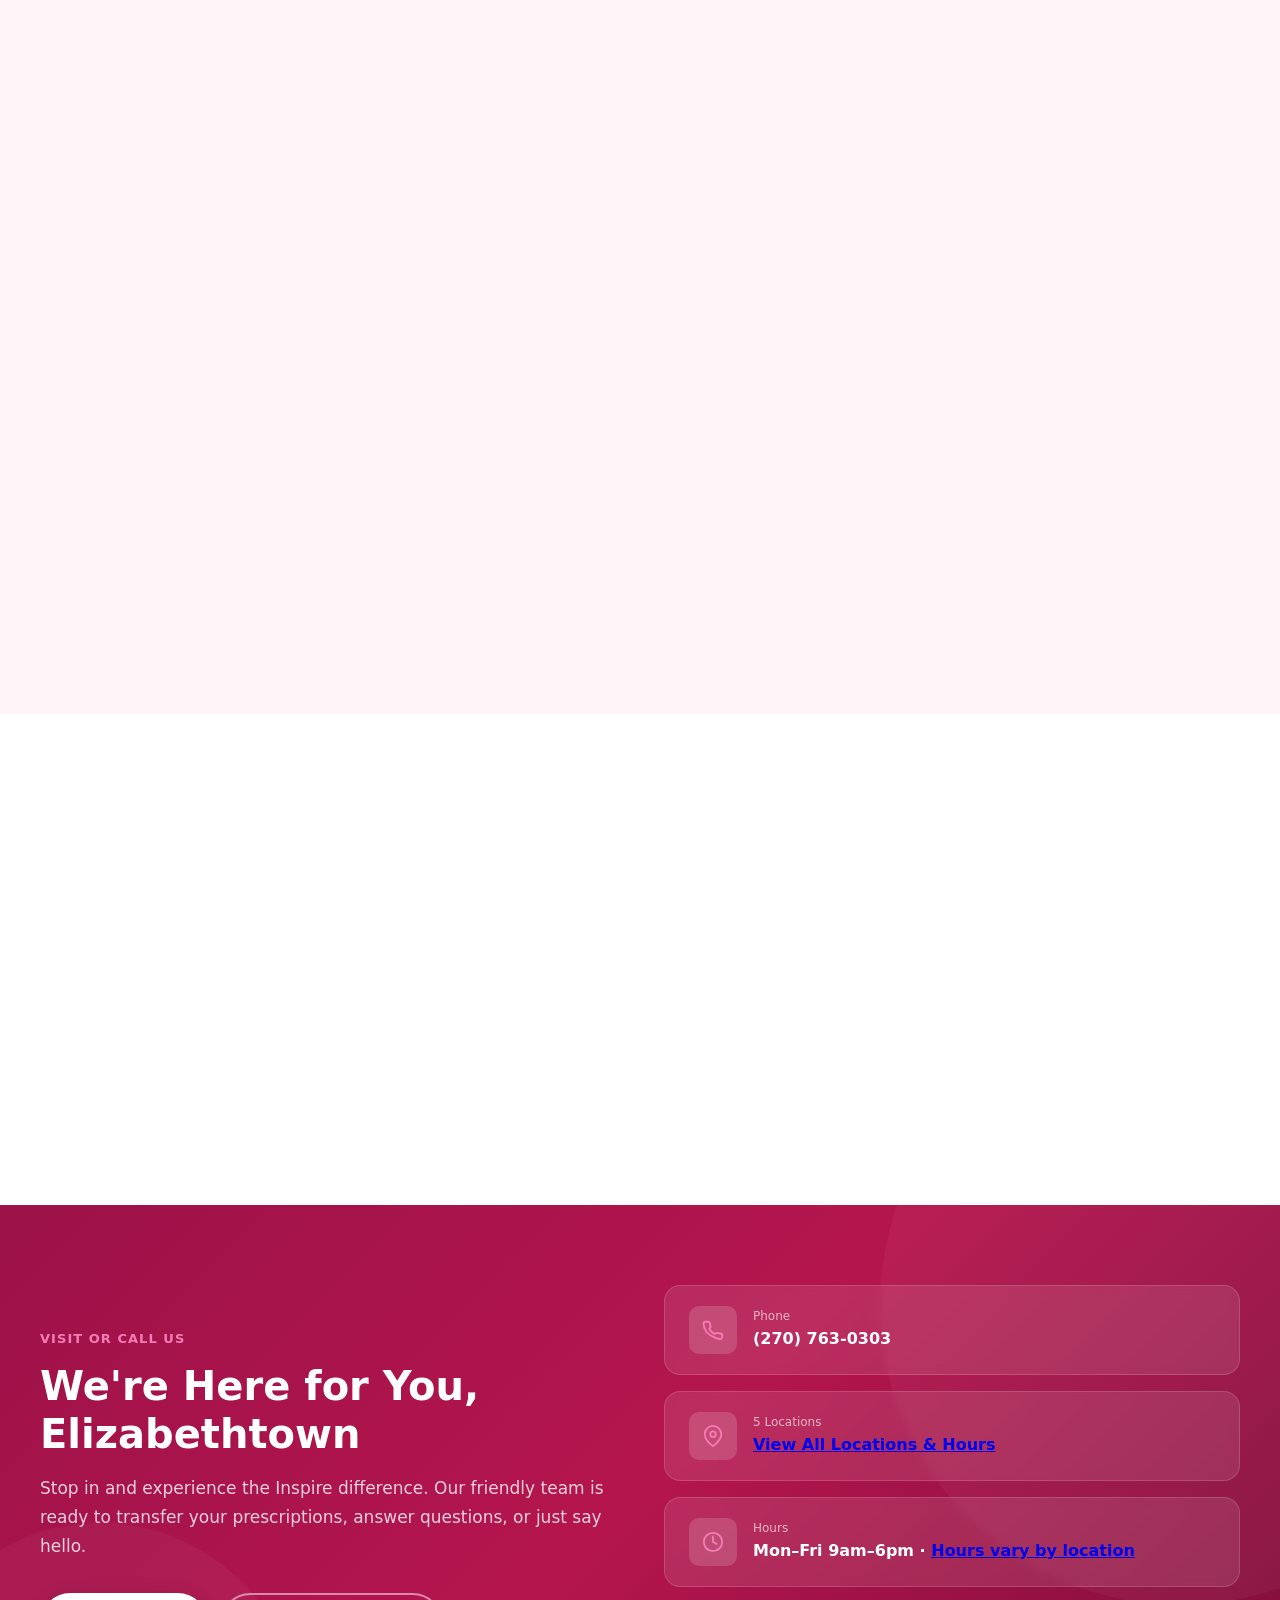
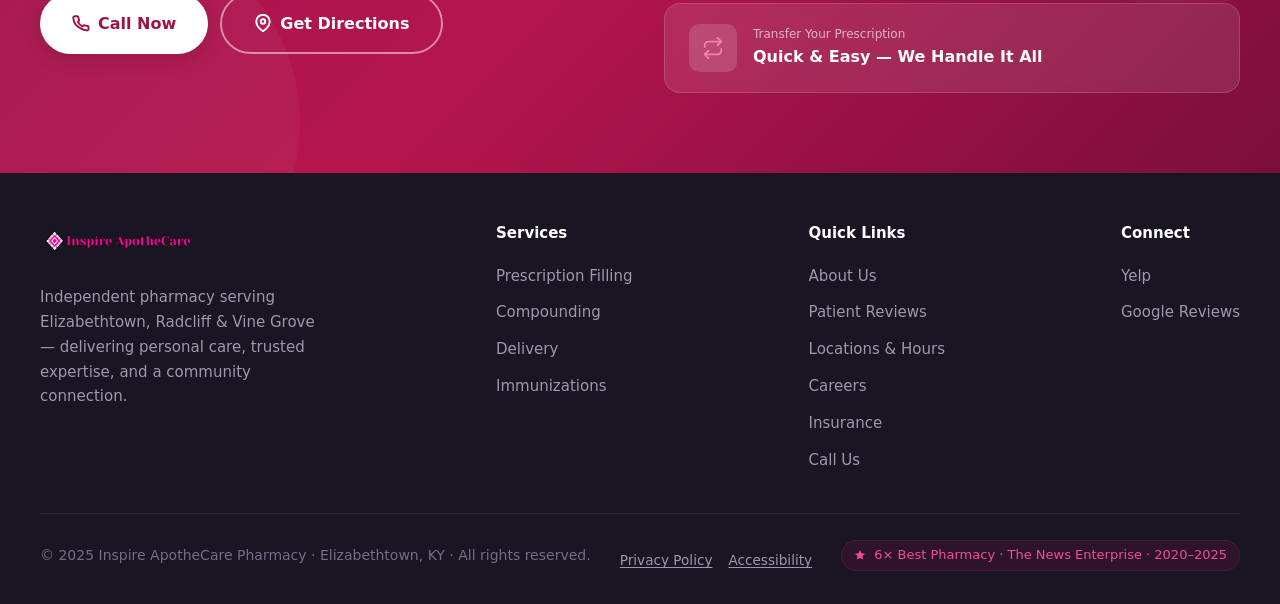
==== commit 969a6dbe: "Update Best Pharmacy award to 6x (2020-2025), credit The News Enterprise, clarify FAQ scope Bumped a" ====
--- a/index.html
+++ b/index.html
@@ -3,12 +3,13 @@
 <head>
   <meta charset="UTF-8" />
   <meta name="viewport" content="width=device-width, initial-scale=1.0" />
-  <title>Inspire ApotheCare Pharmacy | Elizabethtown, KY | 3x Best Pharmacy</title>
-  <meta name="description" content="Inspire ApotheCare Pharmacy — voted 3x Best Pharmacy in Elizabethtown, KY. Your local independent pharmacy providing personalized care, faster service, and a community you can trust." />
+  <title>Inspire ApotheCare Pharmacy | Elizabethtown, KY | 6x Best Pharmacy by The News Enterprise</title>
+  <meta name="description" content="Inspire ApotheCare Pharmacy — voted 6x Best Pharmacy in Elizabethtown, KY by The News Enterprise (2020–2025). Your local independent pharmacy providing personalized care, faster service, and a community you can trust." />
   <!-- Open Graph -->
   <meta property="og:title" content="Inspire ApotheCare Pharmacy | Elizabethtown, KY" />
   <meta property="og:description" content="Elizabethtown's award-winning independent pharmacy — 5 locations across Hardin County. Personalized care, fast service, free delivery." />
   <meta property="og:image" content="assets/images/Logo.png" />
+  <meta property="og:url" content="https://www.inspirerx.com/" />
   <meta property="og:type" content="website" />
   <!-- Favicon -->
   <link rel="icon" type="image/svg+xml" href="assets/images/favicon.svg" />
@@ -41,7 +42,7 @@
     "openingHoursSpecification": [
       { "@type": "OpeningHoursSpecification", "dayOfWeek": ["Monday","Tuesday","Wednesday","Thursday","Friday"], "opens": "09:00", "closes": "18:00" }
     ],
-    "award": "3x Best Pharmacy in Elizabethtown, KY",
+    "award": "6x Best Pharmacy in Elizabethtown, KY by The News Enterprise (2020–2025)",
     "priceRange": "$$",
     "sameAs": [
       "https://www.yelp.com/biz/inspire-rx-pharmacy-elizabethtown",
@@ -107,9 +108,9 @@
     <section class="hero" aria-label="Hero">
       <div class="hero__inner">
         <div class="hero__content">
-          <div class="hero__badge reveal" aria-label="Voted 3x Best Pharmacy in Elizabethtown">
+          <div class="hero__badge reveal" aria-label="Voted 6x Best Pharmacy in Elizabethtown by The News Enterprise, 2020 to 2025">
             <svg width="14" height="14" viewBox="0 0 24 24" fill="currentColor" aria-hidden="true"><path d="M12 2l3.09 6.26L22 9.27l-5 4.87 1.18 6.88L12 17.77l-6.18 3.25L7 14.14 2 9.27l6.91-1.01L12 2z"/></svg>
-            Voted 3× Best Pharmacy in Elizabethtown, KY
+            Voted 6× Best Pharmacy by The News Enterprise · 2020–2025
           </div>
           <h1 class="hero__title reveal reveal-delay-1">
             Your Health,<br/>
@@ -136,6 +137,16 @@
               <div class="award-badge" role="listitem">
                 <svg width="20" height="20" viewBox="0 0 24 24" fill="currentColor" aria-hidden="true"><path d="M12 2l3.09 6.26L22 9.27l-5 4.87 1.18 6.88L12 17.77l-6.18 3.25L7 14.14 2 9.27l6.91-1.01L12 2z"/></svg>
                 <span class="award-badge__label">Best Pharmacy</span>
+                <span class="award-badge__year">2020</span>
+              </div>
+              <div class="award-badge" role="listitem">
+                <svg width="20" height="20" viewBox="0 0 24 24" fill="currentColor" aria-hidden="true"><path d="M12 2l3.09 6.26L22 9.27l-5 4.87 1.18 6.88L12 17.77l-6.18 3.25L7 14.14 2 9.27l6.91-1.01L12 2z"/></svg>
+                <span class="award-badge__label">Best Pharmacy</span>
+                <span class="award-badge__year">2021</span>
+              </div>
+              <div class="award-badge" role="listitem">
+                <svg width="20" height="20" viewBox="0 0 24 24" fill="currentColor" aria-hidden="true"><path d="M12 2l3.09 6.26L22 9.27l-5 4.87 1.18 6.88L12 17.77l-6.18 3.25L7 14.14 2 9.27l6.91-1.01L12 2z"/></svg>
+                <span class="award-badge__label">Best Pharmacy</span>
                 <span class="award-badge__year">2022</span>
               </div>
               <div class="award-badge" role="listitem">
@@ -147,6 +158,11 @@
                 <svg width="20" height="20" viewBox="0 0 24 24" fill="currentColor" aria-hidden="true"><path d="M12 2l3.09 6.26L22 9.27l-5 4.87 1.18 6.88L12 17.77l-6.18 3.25L7 14.14 2 9.27l6.91-1.01L12 2z"/></svg>
                 <span class="award-badge__label">Best Pharmacy</span>
                 <span class="award-badge__year">2024</span>
+              </div>
+              <div class="award-badge" role="listitem">
+                <svg width="20" height="20" viewBox="0 0 24 24" fill="currentColor" aria-hidden="true"><path d="M12 2l3.09 6.26L22 9.27l-5 4.87 1.18 6.88L12 17.77l-6.18 3.25L7 14.14 2 9.27l6.91-1.01L12 2z"/></svg>
+                <span class="award-badge__label">Best Pharmacy</span>
+                <span class="award-badge__year">2025</span>
               </div>
             </div>
           </div>
@@ -171,7 +187,7 @@
         </div>
         <div class="trust-item">
           <svg width="20" height="20" viewBox="0 0 24 24" fill="none" stroke="currentColor" stroke-width="2" stroke-linecap="round" stroke-linejoin="round" aria-hidden="true"><path d="M12 2l3.09 6.26L22 9.27l-5 4.87 1.18 6.88L12 17.77l-6.18 3.25L7 14.14 2 9.27l6.91-1.01L12 2z"/></svg>
-          Voted #1 in Elizabethtown — 3 Years Running
+          Voted #1 by The News Enterprise — 6 Years Running
         </div>
       </div>
     </section>
@@ -267,7 +283,7 @@
               <svg class="faq-icon" width="20" height="20" viewBox="0 0 24 24" fill="none" stroke="currentColor" stroke-width="2.5" stroke-linecap="round" stroke-linejoin="round" aria-hidden="true"><polyline points="6 9 12 15 18 9"/></svg>
             </button>
             <div class="faq-panel" id="faq-4" role="region">
-              <p>Yes, we offer free delivery. Contact your nearest location to arrange delivery for your prescriptions.</p>
+              <p>Yes, we offer free delivery — but only within <strong>Elizabethtown, Radcliff, and Vine Grove</strong>. Contact your nearest location to arrange delivery for your prescriptions.</p>
             </div>
           </div>
 
@@ -287,7 +303,7 @@
               <svg class="faq-icon" width="20" height="20" viewBox="0 0 24 24" fill="none" stroke="currentColor" stroke-width="2.5" stroke-linecap="round" stroke-linejoin="round" aria-hidden="true"><polyline points="6 9 12 15 18 9"/></svg>
             </button>
             <div class="faq-panel" id="faq-6" role="region">
-              <p>Yes — we provide custom compounding services for patients who need medications in specific dosages, forms, or formulations not commercially available.</p>
+              <p>Yes — we provide custom compounding services for patients who need medications in specific dosages, forms, or formulations not commercially available. Compounding is offered exclusively at our <strong>Woodland Drive (Store 2)</strong> location in Elizabethtown.</p>
             </div>
           </div>
 
@@ -390,25 +406,43 @@
             </ul>
           </div>
 
-          <div class="why-award-card reveal" aria-label="Award recognition: 3x Best Pharmacy">
+          <div class="why-award-card reveal" aria-label="Award recognition: 6x Best Pharmacy by The News Enterprise, 2020 to 2025">
             <div class="why-award-card__trophies" aria-hidden="true">
               <div class="trophy">
                 <div class="trophy__icon">
                   <svg width="28" height="28" viewBox="0 0 24 24" fill="none" stroke="currentColor" stroke-width="2" stroke-linecap="round" stroke-linejoin="round"><polyline points="8 6 12 2 16 6"/><line x1="12" y1="2" x2="12" y2="15"/><path d="M5 13a7 7 0 0 0 14 0"/></svg>
                 </div>
-                <span class="trophy__year">2022</span>
-              </div>
-              <div class="trophy">
-                <div class="trophy__icon" style="width:76px;height:76px;">
-                  <svg width="34" height="34" viewBox="0 0 24 24" fill="none" stroke="currentColor" stroke-width="2" stroke-linecap="round" stroke-linejoin="round"><polyline points="8 6 12 2 16 6"/><line x1="12" y1="2" x2="12" y2="15"/><path d="M5 13a7 7 0 0 0 14 0"/></svg>
-                </div>
-                <span class="trophy__year">2023</span>
+                <span class="trophy__year">2020</span>
               </div>
               <div class="trophy">
                 <div class="trophy__icon">
                   <svg width="28" height="28" viewBox="0 0 24 24" fill="none" stroke="currentColor" stroke-width="2" stroke-linecap="round" stroke-linejoin="round"><polyline points="8 6 12 2 16 6"/><line x1="12" y1="2" x2="12" y2="15"/><path d="M5 13a7 7 0 0 0 14 0"/></svg>
                 </div>
+                <span class="trophy__year">2021</span>
+              </div>
+              <div class="trophy">
+                <div class="trophy__icon">
+                  <svg width="28" height="28" viewBox="0 0 24 24" fill="none" stroke="currentColor" stroke-width="2" stroke-linecap="round" stroke-linejoin="round"><polyline points="8 6 12 2 16 6"/><line x1="12" y1="2" x2="12" y2="15"/><path d="M5 13a7 7 0 0 0 14 0"/></svg>
+                </div>
+                <span class="trophy__year">2022</span>
+              </div>
+              <div class="trophy">
+                <div class="trophy__icon">
+                  <svg width="28" height="28" viewBox="0 0 24 24" fill="none" stroke="currentColor" stroke-width="2" stroke-linecap="round" stroke-linejoin="round"><polyline points="8 6 12 2 16 6"/><line x1="12" y1="2" x2="12" y2="15"/><path d="M5 13a7 7 0 0 0 14 0"/></svg>
+                </div>
+                <span class="trophy__year">2023</span>
+              </div>
+              <div class="trophy">
+                <div class="trophy__icon">
+                  <svg width="28" height="28" viewBox="0 0 24 24" fill="none" stroke="currentColor" stroke-width="2" stroke-linecap="round" stroke-linejoin="round"><polyline points="8 6 12 2 16 6"/><line x1="12" y1="2" x2="12" y2="15"/><path d="M5 13a7 7 0 0 0 14 0"/></svg>
+                </div>
                 <span class="trophy__year">2024</span>
+              </div>
+              <div class="trophy">
+                <div class="trophy__icon">
+                  <svg width="28" height="28" viewBox="0 0 24 24" fill="none" stroke="currentColor" stroke-width="2" stroke-linecap="round" stroke-linejoin="round"><polyline points="8 6 12 2 16 6"/><line x1="12" y1="2" x2="12" y2="15"/><path d="M5 13a7 7 0 0 0 14 0"/></svg>
+                </div>
+                <span class="trophy__year">2025</span>
               </div>
             </div>
             <div class="stars" aria-hidden="true">
@@ -419,10 +453,10 @@
               <svg width="20" height="20" viewBox="0 0 24 24" fill="currentColor"><path d="M12 2l3.09 6.26L22 9.27l-5 4.87 1.18 6.88L12 17.77l-6.18 3.25L7 14.14 2 9.27l6.91-1.01L12 2z"/></svg>
             </div>
             <p class="why-award-card__headline">
-              <span>3× Best Pharmacy</span><br/>in Elizabethtown, KY
+              <span>6× Best Pharmacy</span><br/>in Elizabethtown, KY
             </p>
             <p class="why-award-card__sub">
-              Recognized by the Elizabethtown community for outstanding service, care, and expertise — three years in a row.
+              Voted Best Pharmacy by readers of <strong>The News Enterprise</strong> — six years in a row, 2020 through 2025. Recognized for outstanding service, care, and expertise.
             </p>
           </div>
         </div>
@@ -564,9 +598,9 @@
         <a href="/privacy">Privacy Policy</a>
         <a href="/accessibility">Accessibility</a>
       </div>
-      <div class="footer__badge" aria-label="3x Best Pharmacy award">
+      <div class="footer__badge" aria-label="6x Best Pharmacy award by The News Enterprise, 2020 to 2025">
         <svg width="12" height="12" viewBox="0 0 24 24" fill="currentColor" aria-hidden="true"><path d="M12 2l3.09 6.26L22 9.27l-5 4.87 1.18 6.88L12 17.77l-6.18 3.25L7 14.14 2 9.27l6.91-1.01L12 2z"/></svg>
-        3× Best Pharmacy · Elizabethtown
+        6× Best Pharmacy · The News Enterprise · 2020–2025
       </div>
     </div>
   </footer>
